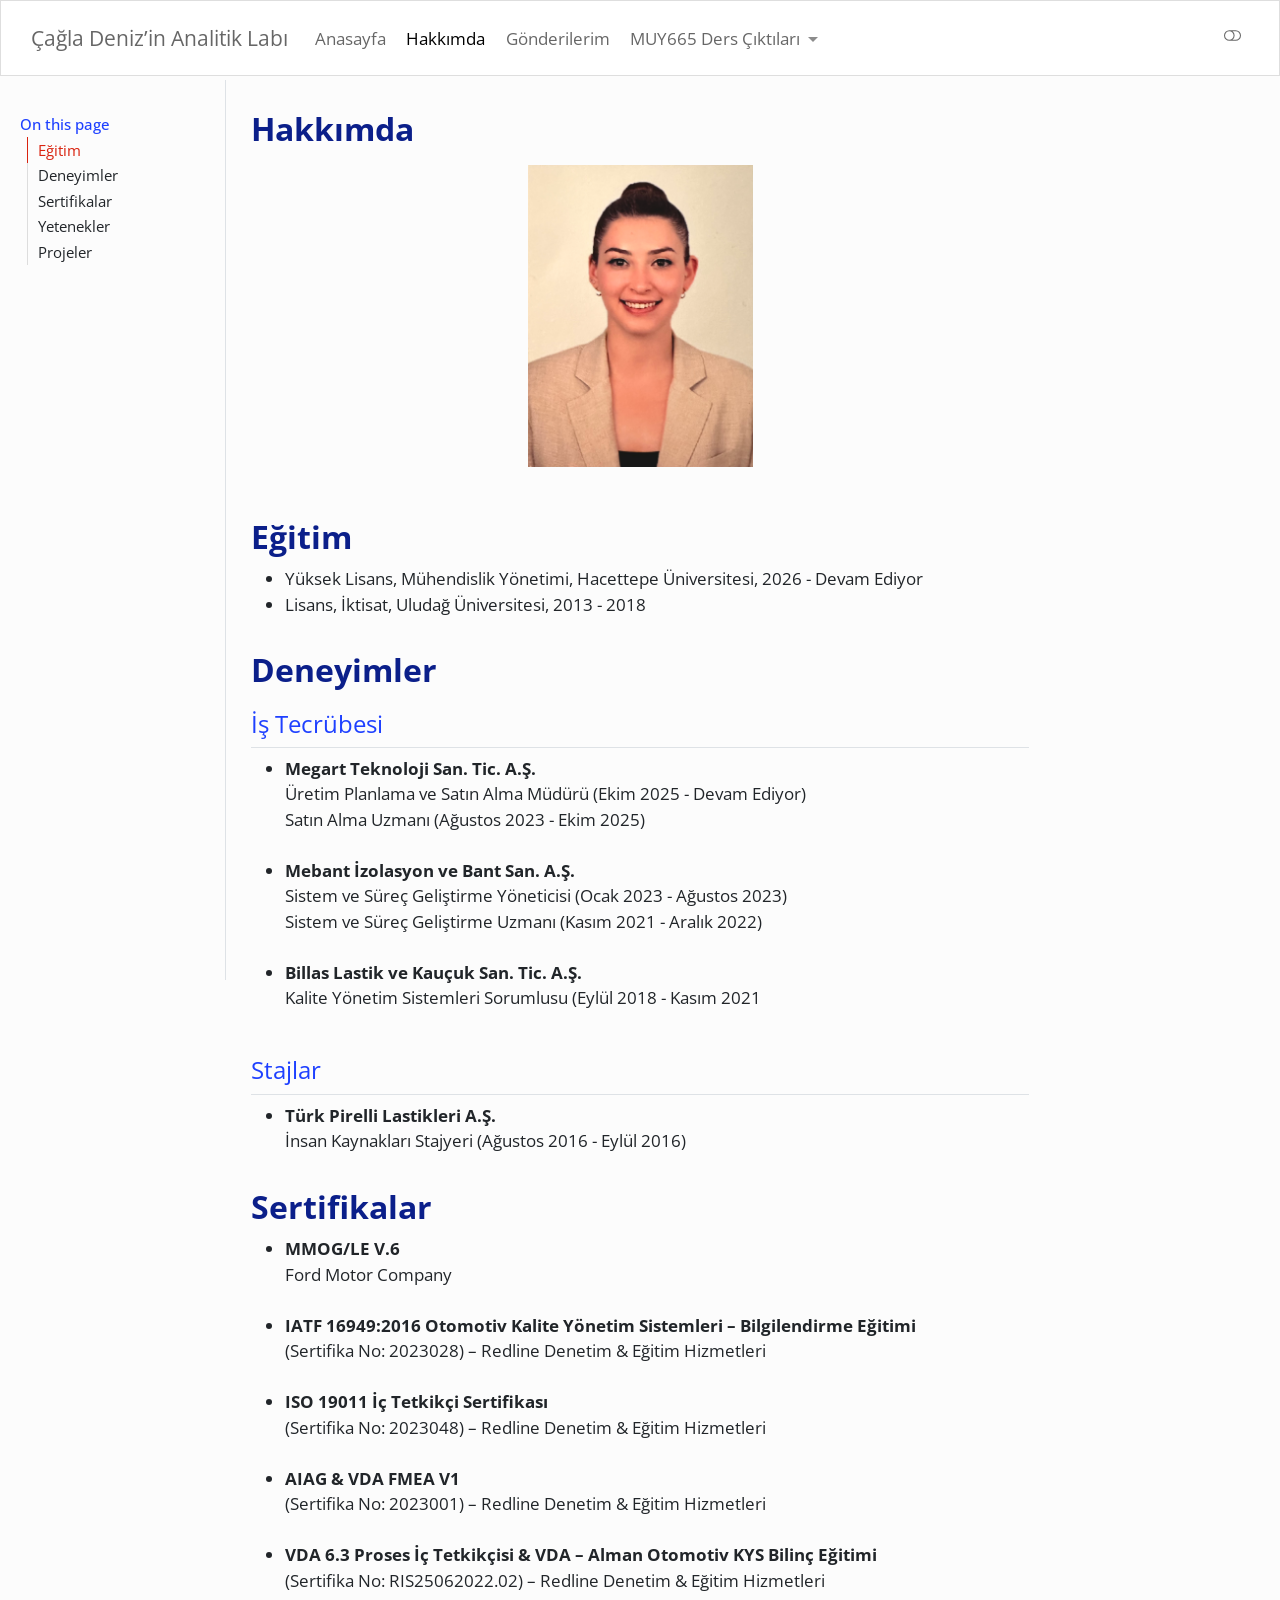
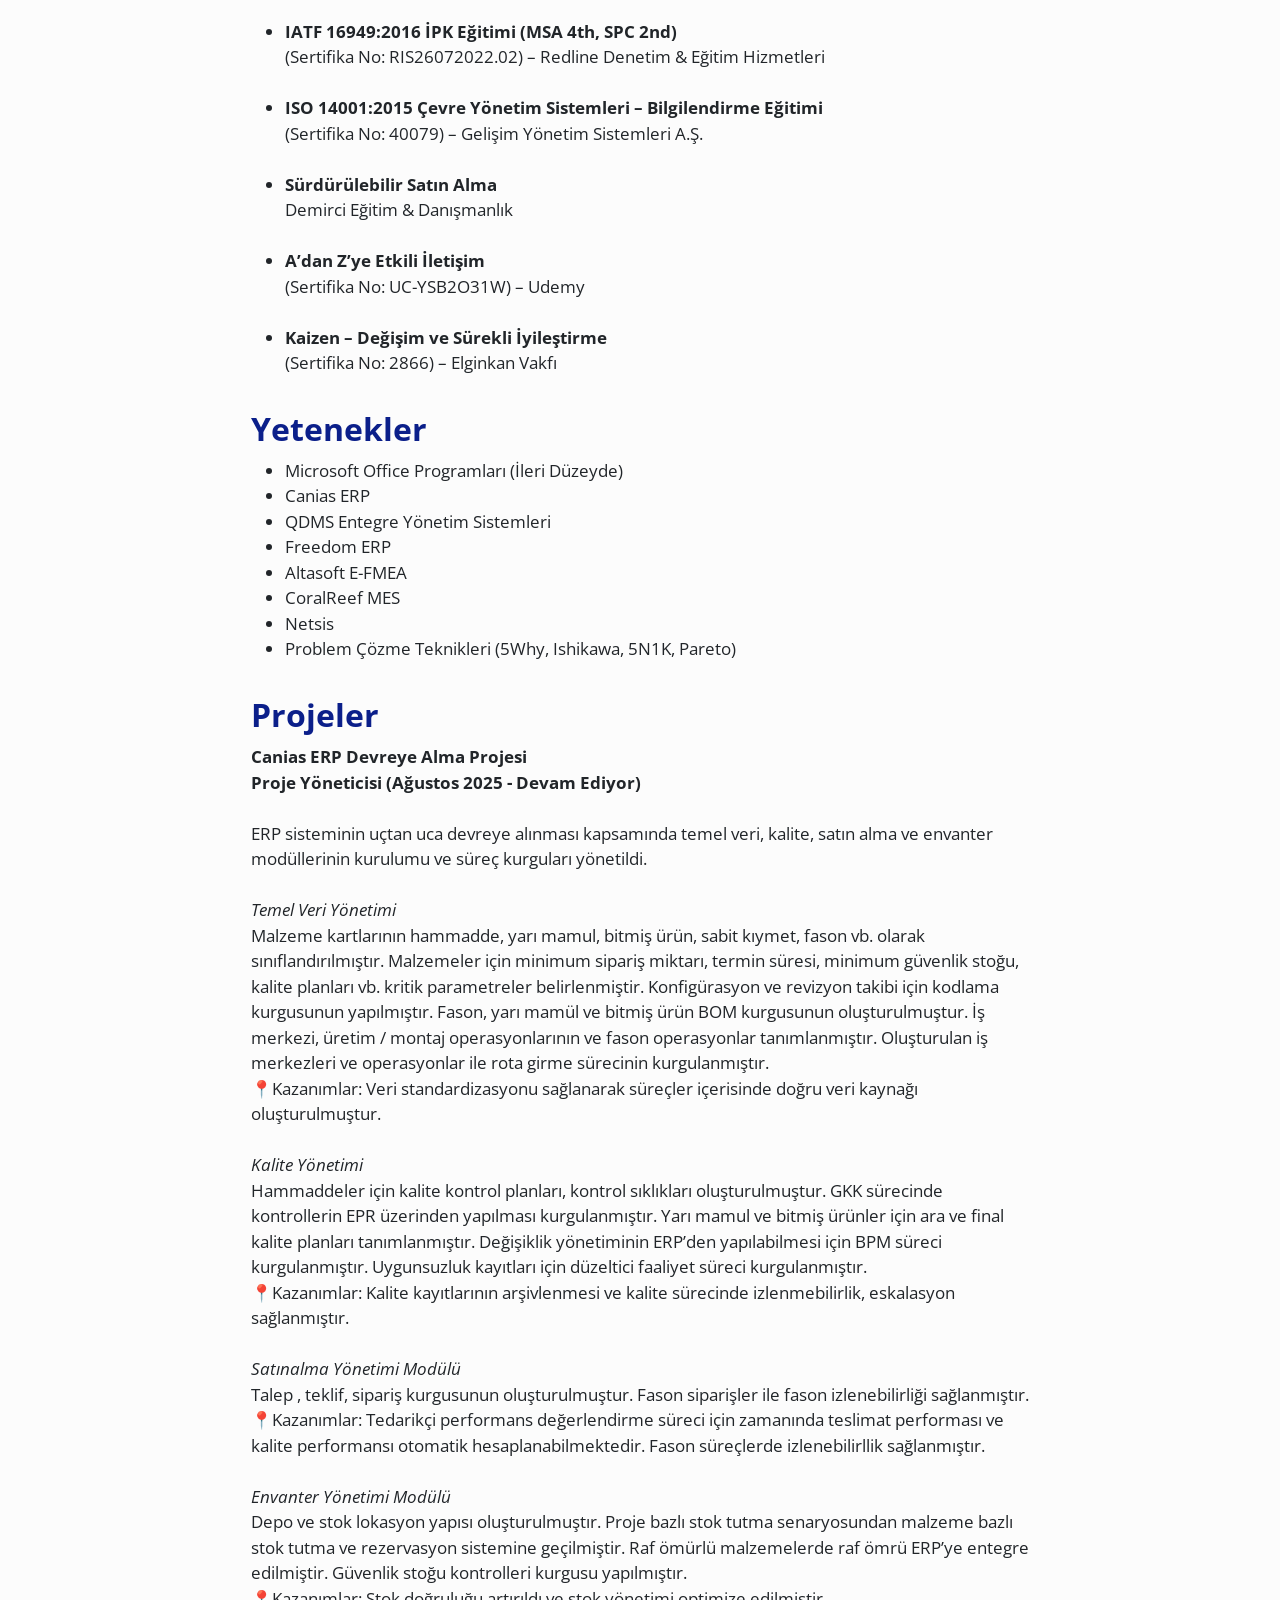
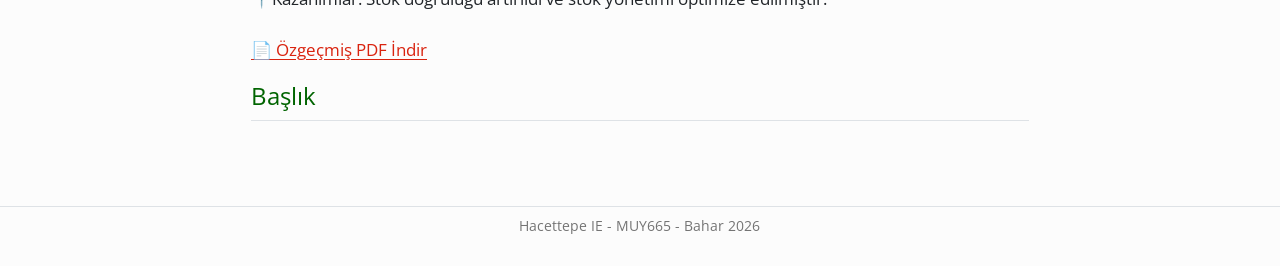
==== docs/about.html @ 36bf826f "Revize PDF Cv" ====
<!DOCTYPE html>
<html xmlns="http://www.w3.org/1999/xhtml" lang="en" xml:lang="en"><head>

<meta charset="utf-8">
<meta name="generator" content="quarto-1.8.27">

<meta name="viewport" content="width=device-width, initial-scale=1.0, user-scalable=yes">


<title>Hakkımda – Çağla Deniz’in Analitik Labı</title>
<style>
code{white-space: pre-wrap;}
span.smallcaps{font-variant: small-caps;}
div.columns{display: flex; gap: min(4vw, 1.5em);}
div.column{flex: auto; overflow-x: auto;}
div.hanging-indent{margin-left: 1.5em; text-indent: -1.5em;}
ul.task-list{list-style: none;}
ul.task-list li input[type="checkbox"] {
  width: 0.8em;
  margin: 0 0.8em 0.2em -1em; /* quarto-specific, see https://github.com/quarto-dev/quarto-cli/issues/4556 */ 
  vertical-align: middle;
}
</style>


<script src="site_libs/quarto-nav/quarto-nav.js"></script>
<script src="site_libs/quarto-nav/headroom.min.js"></script>
<script src="site_libs/clipboard/clipboard.min.js"></script>
<script src="site_libs/quarto-search/autocomplete.umd.js"></script>
<script src="site_libs/quarto-search/fuse.min.js"></script>
<script src="site_libs/quarto-search/quarto-search.js"></script>
<meta name="quarto:offset" content="./">
<script src="site_libs/quarto-html/quarto.js" type="module"></script>
<script src="site_libs/quarto-html/tabsets/tabsets.js" type="module"></script>
<script src="site_libs/quarto-html/axe/axe-check.js" type="module"></script>
<script src="site_libs/quarto-html/popper.min.js"></script>
<script src="site_libs/quarto-html/tippy.umd.min.js"></script>
<script src="site_libs/quarto-html/anchor.min.js"></script>
<link href="site_libs/quarto-html/tippy.css" rel="stylesheet">
<link href="site_libs/quarto-html/quarto-syntax-highlighting-ed96de9b727972fe78a7b5d16c58bf87.css" rel="stylesheet" class="quarto-color-scheme" id="quarto-text-highlighting-styles">
<link href="site_libs/quarto-html/quarto-syntax-highlighting-dark-4d9afe2b8d18ee9fa5d0d57b5ed4214d.css" rel="stylesheet" class="quarto-color-scheme quarto-color-alternate" id="quarto-text-highlighting-styles">
<link href="site_libs/quarto-html/quarto-syntax-highlighting-ed96de9b727972fe78a7b5d16c58bf87.css" rel="stylesheet" class="quarto-color-scheme-extra" id="quarto-text-highlighting-styles">
<script src="site_libs/bootstrap/bootstrap.min.js"></script>
<link href="site_libs/bootstrap/bootstrap-icons.css" rel="stylesheet">
<link href="site_libs/bootstrap/bootstrap-dc61dccf6db8fd9416e1204158b08c6a.min.css" rel="stylesheet" append-hash="true" class="quarto-color-scheme" id="quarto-bootstrap" data-mode="light">
<link href="site_libs/bootstrap/bootstrap-dark-521981a8940135a76b4a303cca0f53aa.min.css" rel="stylesheet" append-hash="true" class="quarto-color-scheme quarto-color-alternate" id="quarto-bootstrap" data-mode="dark">
<link href="site_libs/bootstrap/bootstrap-dc61dccf6db8fd9416e1204158b08c6a.min.css" rel="stylesheet" append-hash="true" class="quarto-color-scheme-extra" id="quarto-bootstrap" data-mode="light">
<script id="quarto-search-options" type="application/json">{
  "location": "navbar",
  "copy-button": false,
  "collapse-after": 3,
  "panel-placement": "end",
  "type": "overlay",
  "limit": 50,
  "keyboard-shortcut": [
    "f",
    "/",
    "s"
  ],
  "show-item-context": false,
  "language": {
    "search-no-results-text": "No results",
    "search-matching-documents-text": "matching documents",
    "search-copy-link-title": "Copy link to search",
    "search-hide-matches-text": "Hide additional matches",
    "search-more-match-text": "more match in this document",
    "search-more-matches-text": "more matches in this document",
    "search-clear-button-title": "Clear",
    "search-text-placeholder": "",
    "search-detached-cancel-button-title": "Cancel",
    "search-submit-button-title": "Submit",
    "search-label": "Search"
  }
}</script>


<link rel="stylesheet" href="styles.css">
</head>

<body class="docked nav-fixed quarto-light"><script id="quarto-html-before-body" type="application/javascript">
    const toggleBodyColorMode = (bsSheetEl) => {
      const mode = bsSheetEl.getAttribute("data-mode");
      const bodyEl = window.document.querySelector("body");
      if (mode === "dark") {
        bodyEl.classList.add("quarto-dark");
        bodyEl.classList.remove("quarto-light");
      } else {
        bodyEl.classList.add("quarto-light");
        bodyEl.classList.remove("quarto-dark");
      }
    }
    const toggleBodyColorPrimary = () => {
      const bsSheetEl = window.document.querySelector("link#quarto-bootstrap:not([rel=disabled-stylesheet])");
      if (bsSheetEl) {
        toggleBodyColorMode(bsSheetEl);
      }
    }
    const setColorSchemeToggle = (alternate) => {
      const toggles = window.document.querySelectorAll('.quarto-color-scheme-toggle');
      for (let i=0; i < toggles.length; i++) {
        const toggle = toggles[i];
        if (toggle) {
          if (alternate) {
            toggle.classList.add("alternate");
          } else {
            toggle.classList.remove("alternate");
          }
        }
      }
    };
    const toggleColorMode = (alternate) => {
      // Switch the stylesheets
      const primaryStylesheets = window.document.querySelectorAll('link.quarto-color-scheme:not(.quarto-color-alternate)');
      const alternateStylesheets = window.document.querySelectorAll('link.quarto-color-scheme.quarto-color-alternate');
      manageTransitions('#quarto-margin-sidebar .nav-link', false);
      if (alternate) {
        // note: dark is layered on light, we don't disable primary!
        enableStylesheet(alternateStylesheets);
        for (const sheetNode of alternateStylesheets) {
          if (sheetNode.id === "quarto-bootstrap") {
            toggleBodyColorMode(sheetNode);
          }
        }
      } else {
        disableStylesheet(alternateStylesheets);
        enableStylesheet(primaryStylesheets)
        toggleBodyColorPrimary();
      }
      manageTransitions('#quarto-margin-sidebar .nav-link', true);
      // Switch the toggles
      setColorSchemeToggle(alternate)
      // Hack to workaround the fact that safari doesn't
      // properly recolor the scrollbar when toggling (#1455)
      if (navigator.userAgent.indexOf('Safari') > 0 && navigator.userAgent.indexOf('Chrome') == -1) {
        manageTransitions("body", false);
        window.scrollTo(0, 1);
        setTimeout(() => {
          window.scrollTo(0, 0);
          manageTransitions("body", true);
        }, 40);
      }
    }
    const disableStylesheet = (stylesheets) => {
      for (let i=0; i < stylesheets.length; i++) {
        const stylesheet = stylesheets[i];
        stylesheet.rel = 'disabled-stylesheet';
      }
    }
    const enableStylesheet = (stylesheets) => {
      for (let i=0; i < stylesheets.length; i++) {
        const stylesheet = stylesheets[i];
        if(stylesheet.rel !== 'stylesheet') { // for Chrome, which will still FOUC without this check
          stylesheet.rel = 'stylesheet';
        }
      }
    }
    const manageTransitions = (selector, allowTransitions) => {
      const els = window.document.querySelectorAll(selector);
      for (let i=0; i < els.length; i++) {
        const el = els[i];
        if (allowTransitions) {
          el.classList.remove('notransition');
        } else {
          el.classList.add('notransition');
        }
      }
    }
    const isFileUrl = () => {
      return window.location.protocol === 'file:';
    }
    const hasAlternateSentinel = () => {
      let styleSentinel = getColorSchemeSentinel();
      if (styleSentinel !== null) {
        return styleSentinel === "alternate";
      } else {
        return false;
      }
    }
    const setStyleSentinel = (alternate) => {
      const value = alternate ? "alternate" : "default";
      if (!isFileUrl()) {
        window.localStorage.setItem("quarto-color-scheme", value);
      } else {
        localAlternateSentinel = value;
      }
    }
    const getColorSchemeSentinel = () => {
      if (!isFileUrl()) {
        const storageValue = window.localStorage.getItem("quarto-color-scheme");
        return storageValue != null ? storageValue : localAlternateSentinel;
      } else {
        return localAlternateSentinel;
      }
    }
    const toggleGiscusIfUsed = (isAlternate, darkModeDefault) => {
      const baseTheme = document.querySelector('#giscus-base-theme')?.value ?? 'light';
      const alternateTheme = document.querySelector('#giscus-alt-theme')?.value ?? 'dark';
      let newTheme = '';
      if(authorPrefersDark) {
        newTheme = isAlternate ? baseTheme : alternateTheme;
      } else {
        newTheme = isAlternate ? alternateTheme : baseTheme;
      }
      const changeGiscusTheme = () => {
        // From: https://github.com/giscus/giscus/issues/336
        const sendMessage = (message) => {
          const iframe = document.querySelector('iframe.giscus-frame');
          if (!iframe) return;
          iframe.contentWindow.postMessage({ giscus: message }, 'https://giscus.app');
        }
        sendMessage({
          setConfig: {
            theme: newTheme
          }
        });
      }
      const isGiscussLoaded = window.document.querySelector('iframe.giscus-frame') !== null;
      if (isGiscussLoaded) {
        changeGiscusTheme();
      }
    };
    const authorPrefersDark = false;
    const darkModeDefault = authorPrefersDark;
      document.querySelector('link#quarto-text-highlighting-styles.quarto-color-scheme-extra').rel = 'disabled-stylesheet';
      document.querySelector('link#quarto-bootstrap.quarto-color-scheme-extra').rel = 'disabled-stylesheet';
    let localAlternateSentinel = darkModeDefault ? 'alternate' : 'default';
    // Dark / light mode switch
    window.quartoToggleColorScheme = () => {
      // Read the current dark / light value
      let toAlternate = !hasAlternateSentinel();
      toggleColorMode(toAlternate);
      setStyleSentinel(toAlternate);
      toggleGiscusIfUsed(toAlternate, darkModeDefault);
      window.dispatchEvent(new Event('resize'));
    };
    // Switch to dark mode if need be
    if (hasAlternateSentinel()) {
      toggleColorMode(true);
    } else {
      toggleColorMode(false);
    }
  </script>

<div id="quarto-search-results"></div>
  <header id="quarto-header" class="headroom fixed-top">
    <nav class="navbar navbar-expand-lg " data-bs-theme="dark">
      <div class="navbar-container container-fluid">
      <div class="navbar-brand-container mx-auto">
    <a class="navbar-brand" href="./index.html">
    <span class="navbar-title">Çağla Deniz’in Analitik Labı</span>
    </a>
  </div>
            <div id="quarto-search" class="" title="Search"></div>
          <button class="navbar-toggler" type="button" data-bs-toggle="collapse" data-bs-target="#navbarCollapse" aria-controls="navbarCollapse" role="menu" aria-expanded="false" aria-label="Toggle navigation" onclick="if (window.quartoToggleHeadroom) { window.quartoToggleHeadroom(); }">
  <span class="navbar-toggler-icon"></span>
</button>
          <div class="collapse navbar-collapse" id="navbarCollapse">
            <ul class="navbar-nav navbar-nav-scroll me-auto">
  <li class="nav-item">
    <a class="nav-link" href="./index.html"> 
<span class="menu-text">Anasayfa</span></a>
  </li>  
  <li class="nav-item">
    <a class="nav-link active" href="./about.html" aria-current="page"> 
<span class="menu-text">Hakkımda</span></a>
  </li>  
  <li class="nav-item">
    <a class="nav-link" href="./posts.html"> 
<span class="menu-text">Gönderilerim</span></a>
  </li>  
  <li class="nav-item dropdown ">
    <a class="nav-link dropdown-toggle" href="#" id="nav-menu-muy665-ders-çıktıları" role="link" data-bs-toggle="dropdown" aria-expanded="false">
 <span class="menu-text">MUY665 Ders Çıktıları</span>
    </a>
    <ul class="dropdown-menu" aria-labelledby="nav-menu-muy665-ders-çıktıları">    
        <li>
    <a class="dropdown-item" href="./portfolyo.html">
 <span class="dropdown-text">Ödevler</span></a>
  </li>  
        <li>
    <a class="dropdown-item" href="./project.qmd">
 <span class="dropdown-text">Proje</span></a>
  </li>  
    </ul>
  </li>
</ul>
          </div> <!-- /navcollapse -->
            <div class="quarto-navbar-tools tools-wide">
    <a href="https://twitter.com" title="" class="quarto-navigation-tool px-1" aria-label=""><i class="bi bi-github"></i></a>
    <a href="https://twitter.com" title="" class="quarto-navigation-tool px-1" aria-label=""><i class="bi bi-twitter"></i></a>
    <a href="https://linkedin.com/in/çağla-deniz-yiğin-93b966152" title="" class="quarto-navigation-tool px-1" aria-label=""><i class="bi bi-linkedin"></i></a>
  <a href="" class="quarto-color-scheme-toggle quarto-navigation-tool  px-1" onclick="window.quartoToggleColorScheme(); return false;" title="Toggle dark mode"><i class="bi"></i></a>
</div>
      </div> <!-- /container-fluid -->
    </nav>
</header>
<!-- content -->
<div id="quarto-content" class="quarto-container page-columns page-rows-contents page-layout-article page-navbar">
<!-- sidebar -->
  <nav id="quarto-sidebar" class="sidebar collapse collapse-horizontal quarto-sidebar-collapse-item sidebar-navigation docked overflow-auto">
    <nav id="TOC" role="doc-toc" class="toc-active">
    <h2 id="toc-title">On this page</h2>
   
  <ul>
  <li><a href="#eğitim" id="toc-eğitim" class="nav-link active" data-scroll-target="#eğitim">Eğitim</a></li>
  <li><a href="#deneyimler" id="toc-deneyimler" class="nav-link" data-scroll-target="#deneyimler">Deneyimler</a>
  <ul class="collapse">
  <li><a href="#iş-tecrübesi" id="toc-iş-tecrübesi" class="nav-link" data-scroll-target="#iş-tecrübesi">İş Tecrübesi</a></li>
  <li><a href="#stajlar" id="toc-stajlar" class="nav-link" data-scroll-target="#stajlar">Stajlar</a></li>
  </ul></li>
  <li><a href="#sertifikalar" id="toc-sertifikalar" class="nav-link" data-scroll-target="#sertifikalar">Sertifikalar</a></li>
  <li><a href="#yetenekler" id="toc-yetenekler" class="nav-link" data-scroll-target="#yetenekler">Yetenekler</a></li>
  <li><a href="#projeler" id="toc-projeler" class="nav-link" data-scroll-target="#projeler">Projeler</a></li>
  </ul>
</nav>
</nav>
<div id="quarto-sidebar-glass" class="quarto-sidebar-collapse-item" data-bs-toggle="collapse" data-bs-target=".quarto-sidebar-collapse-item"></div>
<!-- margin-sidebar -->
    <div id="quarto-margin-sidebar" class="sidebar margin-sidebar zindex-bottom">
    </div>
<!-- main -->
<main class="content" id="quarto-document-content">


<header id="title-block-header" class="quarto-title-block default">
<div class="quarto-title">
<h1 class="title">Hakkımda</h1>
</div>



<div class="quarto-title-meta">

    
  
    
  </div>
  


</header>


<div class="quarto-figure quarto-figure-center">
<figure class="figure">
<p><img src="images/IMG_6584.jpg" class="img-fluid quarto-figure quarto-figure-center figure-img" width="225"></p>
</figure>
</div>
<section id="eğitim" class="level1">
<h1>Eğitim</h1>
<ul>
<li>Yüksek Lisans, Mühendislik Yönetimi, Hacettepe Üniversitesi, 2026 - Devam Ediyor</li>
<li>Lisans, İktisat, Uludağ Üniversitesi, 2013 - 2018</li>
</ul>
</section>
<section id="deneyimler" class="level1">
<h1>Deneyimler</h1>
<section id="iş-tecrübesi" class="level2">
<h2 class="anchored" data-anchor-id="iş-tecrübesi">İş Tecrübesi</h2>
<ul>
<li><p><strong>Megart Teknoloji San. Tic. A.Ş.</strong></p>
<p>Üretim Planlama ve Satın Alma Müdürü (Ekim 2025 - Devam Ediyor)<br>Satın Alma Uzmanı (Ağustos 2023 - Ekim 2025)</p>
<p><br></p></li>
<li><p><strong>Mebant İzolasyon ve Bant San. A.Ş.</strong></p>
<p>Sistem ve Süreç Geliştirme Yöneticisi (Ocak 2023 - Ağustos 2023)<br>Sistem ve Süreç Geliştirme Uzmanı (Kasım 2021 - Aralık 2022)</p>
<p><br></p></li>
<li><p><strong>Billas Lastik ve Kauçuk San. Tic. A.Ş.</strong></p>
<p>Kalite Yönetim Sistemleri Sorumlusu (Eylül 2018 - Kasım 2021</p>
<p><br></p></li>
</ul>
</section>
<section id="stajlar" class="level2">
<h2 class="anchored" data-anchor-id="stajlar">Stajlar</h2>
<ul>
<li><p><strong>Türk Pirelli Lastikleri A.Ş.</strong></p>
<p>İnsan Kaynakları Stajyeri (Ağustos 2016 - Eylül 2016)</p></li>
</ul>
</section>
</section>
<section id="sertifikalar" class="level1">
<h1>Sertifikalar</h1>
<ul>
<li><p><strong>MMOG/LE V.6</strong><br> Ford Motor Company</p>
<p><br></p></li>
<li><p><strong>IATF 16949:2016 Otomotiv Kalite Yönetim Sistemleri – Bilgilendirme Eğitimi</strong><br> (Sertifika No: 2023028) – Redline Denetim &amp; Eğitim Hizmetleri</p>
<p><br></p></li>
<li><p><strong>ISO 19011 İç Tetkikçi Sertifikası</strong><br> (Sertifika No: 2023048) – Redline Denetim &amp; Eğitim Hizmetleri</p>
<p><br></p></li>
<li><p><strong>AIAG &amp; VDA FMEA V1</strong><br> (Sertifika No: 2023001) – Redline Denetim &amp; Eğitim Hizmetleri</p>
<p><br></p></li>
<li><p><strong>VDA 6.3 Proses İç Tetkikçisi &amp; VDA – Alman Otomotiv KYS Bilinç Eğitimi</strong><br> (Sertifika No: RIS25062022.02) – Redline Denetim &amp; Eğitim Hizmetleri</p>
<p><br></p></li>
<li><p><strong>IATF 16949:2016 İPK Eğitimi (MSA 4th, SPC 2nd)</strong><br> (Sertifika No: RIS26072022.02) – Redline Denetim &amp; Eğitim Hizmetleri</p>
<p><br></p></li>
<li><p><strong>ISO 14001:2015 Çevre Yönetim Sistemleri – Bilgilendirme Eğitimi</strong><br> (Sertifika No: 40079) – Gelişim Yönetim Sistemleri A.Ş.</p>
<p><br></p></li>
<li><p><strong>Sürdürülebilir Satın Alma</strong><br>Demirci Eğitim &amp; Danışmanlık</p>
<p><br></p></li>
<li><p><strong>A’dan Z’ye Etkili İletişim</strong><br> (Sertifika No: UC-YSB2O31W) – Udemy</p>
<p><br></p></li>
<li><p><strong>Kaizen – Değişim ve Sürekli İyileştirme</strong><br> (Sertifika No: 2866) – Elginkan Vakfı</p></li>
</ul>
</section>
<section id="yetenekler" class="level1">
<h1>Yetenekler</h1>
<ul>
<li>Microsoft Office Programları (İleri Düzeyde)</li>
<li>Canias ERP</li>
<li>QDMS Entegre Yönetim Sistemleri</li>
<li>Freedom ERP</li>
<li>Altasoft E-FMEA</li>
<li>CoralReef MES</li>
<li>Netsis</li>
<li>Problem Çözme Teknikleri (5Why, Ishikawa, 5N1K, Pareto)</li>
</ul>
</section>
<section id="projeler" class="level1">
<h1>Projeler</h1>
<p><strong>Canias ERP Devreye Alma Projesi</strong><br></p>
<p><strong>Proje Yöneticisi (Ağustos 2025 - Devam Ediyor)</strong></p>
<p><br></p>
<p>ERP sisteminin uçtan uca devreye alınması kapsamında temel veri, kalite, satın alma ve envanter modüllerinin kurulumu ve süreç kurguları yönetildi.</p>
<p><br></p>
<p><em>Temel Veri Yönetimi</em><br></p>
<p>Malzeme kartlarının hammadde, yarı mamul, bitmiş ürün, sabit kıymet, fason vb. olarak sınıflandırılmıştır. Malzemeler için minimum sipariş miktarı, termin süresi, minimum güvenlik stoğu, kalite planları vb. kritik parametreler belirlenmiştir. Konfigürasyon ve revizyon takibi için kodlama kurgusunun yapılmıştır. Fason, yarı mamül ve bitmiş ürün BOM kurgusunun oluşturulmuştur. İş merkezi, üretim / montaj operasyonlarının ve fason operasyonlar tanımlanmıştır. Oluşturulan iş merkezleri ve operasyonlar ile rota girme sürecinin kurgulanmıştır. <br></p>
<p>📍Kazanımlar: Veri standardizasyonu sağlanarak süreçler içerisinde doğru veri kaynağı oluşturulmuştur.</p>
<p><br></p>
<p><em>Kalite Yönetimi</em><br></p>
<p>Hammaddeler için kalite kontrol planları, kontrol sıklıkları oluşturulmuştur. GKK sürecinde kontrollerin EPR üzerinden yapılması kurgulanmıştır. Yarı mamul ve bitmiş ürünler için ara ve final kalite planları tanımlanmıştır. Değişiklik yönetiminin ERP’den yapılabilmesi için BPM süreci kurgulanmıştır. Uygunsuzluk kayıtları için düzeltici faaliyet süreci kurgulanmıştır.</p>
<p>📍Kazanımlar: Kalite kayıtlarının arşivlenmesi ve kalite sürecinde izlenmebilirlik, eskalasyon sağlanmıştır.</p>
<p><br></p>
<p><em>Satınalma Yönetimi Modülü</em><br></p>
<p>Talep , teklif, sipariş kurgusunun oluşturulmuştur. Fason siparişler ile fason izlenebilirliği sağlanmıştır.<br></p>
<p>📍Kazanımlar: Tedarikçi performans değerlendirme süreci için zamanında teslimat performası ve kalite performansı otomatik hesaplanabilmektedir. Fason süreçlerde izlenebilirllik sağlanmıştır.</p>
<p><br></p>
<p><em>Envanter Yönetimi Modülü</em><br></p>
<p>Depo ve stok lokasyon yapısı oluşturulmuştır. Proje bazlı stok tutma senaryosundan malzeme bazlı stok tutma ve rezervasyon sistemine geçilmiştir. Raf ömürlü malzemelerde raf ömrü ERP’ye entegre edilmiştir. Güvenlik stoğu kontrolleri kurgusu yapılmıştır.</p>
<p>📍Kazanımlar: Stok doğruluğu artırıldı ve stok yönetimi optimize edilmiştir.</p>
<p><br></p>
<p><a href="CDY_Ozgecmis.pdf">📄 Özgeçmiş PDF İndir</a></p>
<h2 style="color:darkgreen;" class="anchored" data-anchor-id="projeler">
<p>Başlık</p>
</h2>


</section>

<a onclick="window.scrollTo(0, 0); return false;" role="button" id="quarto-back-to-top"><i class="bi bi-arrow-up"></i> Back to top</a></main> <!-- /main -->
<script id="quarto-html-after-body" type="application/javascript">
  window.document.addEventListener("DOMContentLoaded", function (event) {
    // Ensure there is a toggle, if there isn't float one in the top right
    if (window.document.querySelector('.quarto-color-scheme-toggle') === null) {
      const a = window.document.createElement('a');
      a.classList.add('top-right');
      a.classList.add('quarto-color-scheme-toggle');
      a.href = "";
      a.onclick = function() { try { window.quartoToggleColorScheme(); } catch {} return false; };
      const i = window.document.createElement("i");
      i.classList.add('bi');
      a.appendChild(i);
      window.document.body.appendChild(a);
    }
    setColorSchemeToggle(hasAlternateSentinel())
    const icon = "";
    const anchorJS = new window.AnchorJS();
    anchorJS.options = {
      placement: 'right',
      icon: icon
    };
    anchorJS.add('.anchored');
    const isCodeAnnotation = (el) => {
      for (const clz of el.classList) {
        if (clz.startsWith('code-annotation-')) {                     
          return true;
        }
      }
      return false;
    }
    const onCopySuccess = function(e) {
      // button target
      const button = e.trigger;
      // don't keep focus
      button.blur();
      // flash "checked"
      button.classList.add('code-copy-button-checked');
      var currentTitle = button.getAttribute("title");
      button.setAttribute("title", "Copied!");
      let tooltip;
      if (window.bootstrap) {
        button.setAttribute("data-bs-toggle", "tooltip");
        button.setAttribute("data-bs-placement", "left");
        button.setAttribute("data-bs-title", "Copied!");
        tooltip = new bootstrap.Tooltip(button, 
          { trigger: "manual", 
            customClass: "code-copy-button-tooltip",
            offset: [0, -8]});
        tooltip.show();    
      }
      setTimeout(function() {
        if (tooltip) {
          tooltip.hide();
          button.removeAttribute("data-bs-title");
          button.removeAttribute("data-bs-toggle");
          button.removeAttribute("data-bs-placement");
        }
        button.setAttribute("title", currentTitle);
        button.classList.remove('code-copy-button-checked');
      }, 1000);
      // clear code selection
      e.clearSelection();
    }
    const getTextToCopy = function(trigger) {
      const outerScaffold = trigger.parentElement.cloneNode(true);
      const codeEl = outerScaffold.querySelector('code');
      for (const childEl of codeEl.children) {
        if (isCodeAnnotation(childEl)) {
          childEl.remove();
        }
      }
      return codeEl.innerText;
    }
    const clipboard = new window.ClipboardJS('.code-copy-button:not([data-in-quarto-modal])', {
      text: getTextToCopy
    });
    clipboard.on('success', onCopySuccess);
    if (window.document.getElementById('quarto-embedded-source-code-modal')) {
      const clipboardModal = new window.ClipboardJS('.code-copy-button[data-in-quarto-modal]', {
        text: getTextToCopy,
        container: window.document.getElementById('quarto-embedded-source-code-modal')
      });
      clipboardModal.on('success', onCopySuccess);
    }
      var localhostRegex = new RegExp(/^(?:http|https):\/\/localhost\:?[0-9]*\//);
      var mailtoRegex = new RegExp(/^mailto:/);
        var filterRegex = new RegExp('/' + window.location.host + '/');
      var isInternal = (href) => {
          return filterRegex.test(href) || localhostRegex.test(href) || mailtoRegex.test(href);
      }
      // Inspect non-navigation links and adorn them if external
     var links = window.document.querySelectorAll('a[href]:not(.nav-link):not(.navbar-brand):not(.toc-action):not(.sidebar-link):not(.sidebar-item-toggle):not(.pagination-link):not(.no-external):not([aria-hidden]):not(.dropdown-item):not(.quarto-navigation-tool):not(.about-link)');
      for (var i=0; i<links.length; i++) {
        const link = links[i];
        if (!isInternal(link.href)) {
          // undo the damage that might have been done by quarto-nav.js in the case of
          // links that we want to consider external
          if (link.dataset.originalHref !== undefined) {
            link.href = link.dataset.originalHref;
          }
        }
      }
    function tippyHover(el, contentFn, onTriggerFn, onUntriggerFn) {
      const config = {
        allowHTML: true,
        maxWidth: 500,
        delay: 100,
        arrow: false,
        appendTo: function(el) {
            return el.parentElement;
        },
        interactive: true,
        interactiveBorder: 10,
        theme: 'quarto',
        placement: 'bottom-start',
      };
      if (contentFn) {
        config.content = contentFn;
      }
      if (onTriggerFn) {
        config.onTrigger = onTriggerFn;
      }
      if (onUntriggerFn) {
        config.onUntrigger = onUntriggerFn;
      }
      window.tippy(el, config); 
    }
    const noterefs = window.document.querySelectorAll('a[role="doc-noteref"]');
    for (var i=0; i<noterefs.length; i++) {
      const ref = noterefs[i];
      tippyHover(ref, function() {
        // use id or data attribute instead here
        let href = ref.getAttribute('data-footnote-href') || ref.getAttribute('href');
        try { href = new URL(href).hash; } catch {}
        const id = href.replace(/^#\/?/, "");
        const note = window.document.getElementById(id);
        if (note) {
          return note.innerHTML;
        } else {
          return "";
        }
      });
    }
    const xrefs = window.document.querySelectorAll('a.quarto-xref');
    const processXRef = (id, note) => {
      // Strip column container classes
      const stripColumnClz = (el) => {
        el.classList.remove("page-full", "page-columns");
        if (el.children) {
          for (const child of el.children) {
            stripColumnClz(child);
          }
        }
      }
      stripColumnClz(note)
      if (id === null || id.startsWith('sec-')) {
        // Special case sections, only their first couple elements
        const container = document.createElement("div");
        if (note.children && note.children.length > 2) {
          container.appendChild(note.children[0].cloneNode(true));
          for (let i = 1; i < note.children.length; i++) {
            const child = note.children[i];
            if (child.tagName === "P" && child.innerText === "") {
              continue;
            } else {
              container.appendChild(child.cloneNode(true));
              break;
            }
          }
          if (window.Quarto?.typesetMath) {
            window.Quarto.typesetMath(container);
          }
          return container.innerHTML
        } else {
          if (window.Quarto?.typesetMath) {
            window.Quarto.typesetMath(note);
          }
          return note.innerHTML;
        }
      } else {
        // Remove any anchor links if they are present
        const anchorLink = note.querySelector('a.anchorjs-link');
        if (anchorLink) {
          anchorLink.remove();
        }
        if (window.Quarto?.typesetMath) {
          window.Quarto.typesetMath(note);
        }
        if (note.classList.contains("callout")) {
          return note.outerHTML;
        } else {
          return note.innerHTML;
        }
      }
    }
    for (var i=0; i<xrefs.length; i++) {
      const xref = xrefs[i];
      tippyHover(xref, undefined, function(instance) {
        instance.disable();
        let url = xref.getAttribute('href');
        let hash = undefined; 
        if (url.startsWith('#')) {
          hash = url;
        } else {
          try { hash = new URL(url).hash; } catch {}
        }
        if (hash) {
          const id = hash.replace(/^#\/?/, "");
          const note = window.document.getElementById(id);
          if (note !== null) {
            try {
              const html = processXRef(id, note.cloneNode(true));
              instance.setContent(html);
            } finally {
              instance.enable();
              instance.show();
            }
          } else {
            // See if we can fetch this
            fetch(url.split('#')[0])
            .then(res => res.text())
            .then(html => {
              const parser = new DOMParser();
              const htmlDoc = parser.parseFromString(html, "text/html");
              const note = htmlDoc.getElementById(id);
              if (note !== null) {
                const html = processXRef(id, note);
                instance.setContent(html);
              } 
            }).finally(() => {
              instance.enable();
              instance.show();
            });
          }
        } else {
          // See if we can fetch a full url (with no hash to target)
          // This is a special case and we should probably do some content thinning / targeting
          fetch(url)
          .then(res => res.text())
          .then(html => {
            const parser = new DOMParser();
            const htmlDoc = parser.parseFromString(html, "text/html");
            const note = htmlDoc.querySelector('main.content');
            if (note !== null) {
              // This should only happen for chapter cross references
              // (since there is no id in the URL)
              // remove the first header
              if (note.children.length > 0 && note.children[0].tagName === "HEADER") {
                note.children[0].remove();
              }
              const html = processXRef(null, note);
              instance.setContent(html);
            } 
          }).finally(() => {
            instance.enable();
            instance.show();
          });
        }
      }, function(instance) {
      });
    }
        let selectedAnnoteEl;
        const selectorForAnnotation = ( cell, annotation) => {
          let cellAttr = 'data-code-cell="' + cell + '"';
          let lineAttr = 'data-code-annotation="' +  annotation + '"';
          const selector = 'span[' + cellAttr + '][' + lineAttr + ']';
          return selector;
        }
        const selectCodeLines = (annoteEl) => {
          const doc = window.document;
          const targetCell = annoteEl.getAttribute("data-target-cell");
          const targetAnnotation = annoteEl.getAttribute("data-target-annotation");
          const annoteSpan = window.document.querySelector(selectorForAnnotation(targetCell, targetAnnotation));
          const lines = annoteSpan.getAttribute("data-code-lines").split(",");
          const lineIds = lines.map((line) => {
            return targetCell + "-" + line;
          })
          let top = null;
          let height = null;
          let parent = null;
          if (lineIds.length > 0) {
              //compute the position of the single el (top and bottom and make a div)
              const el = window.document.getElementById(lineIds[0]);
              top = el.offsetTop;
              height = el.offsetHeight;
              parent = el.parentElement.parentElement;
            if (lineIds.length > 1) {
              const lastEl = window.document.getElementById(lineIds[lineIds.length - 1]);
              const bottom = lastEl.offsetTop + lastEl.offsetHeight;
              height = bottom - top;
            }
            if (top !== null && height !== null && parent !== null) {
              // cook up a div (if necessary) and position it 
              let div = window.document.getElementById("code-annotation-line-highlight");
              if (div === null) {
                div = window.document.createElement("div");
                div.setAttribute("id", "code-annotation-line-highlight");
                div.style.position = 'absolute';
                parent.appendChild(div);
              }
              div.style.top = top - 2 + "px";
              div.style.height = height + 4 + "px";
              div.style.left = 0;
              let gutterDiv = window.document.getElementById("code-annotation-line-highlight-gutter");
              if (gutterDiv === null) {
                gutterDiv = window.document.createElement("div");
                gutterDiv.setAttribute("id", "code-annotation-line-highlight-gutter");
                gutterDiv.style.position = 'absolute';
                const codeCell = window.document.getElementById(targetCell);
                const gutter = codeCell.querySelector('.code-annotation-gutter');
                gutter.appendChild(gutterDiv);
              }
              gutterDiv.style.top = top - 2 + "px";
              gutterDiv.style.height = height + 4 + "px";
            }
            selectedAnnoteEl = annoteEl;
          }
        };
        const unselectCodeLines = () => {
          const elementsIds = ["code-annotation-line-highlight", "code-annotation-line-highlight-gutter"];
          elementsIds.forEach((elId) => {
            const div = window.document.getElementById(elId);
            if (div) {
              div.remove();
            }
          });
          selectedAnnoteEl = undefined;
        };
          // Handle positioning of the toggle
      window.addEventListener(
        "resize",
        throttle(() => {
          elRect = undefined;
          if (selectedAnnoteEl) {
            selectCodeLines(selectedAnnoteEl);
          }
        }, 10)
      );
      function throttle(fn, ms) {
      let throttle = false;
      let timer;
        return (...args) => {
          if(!throttle) { // first call gets through
              fn.apply(this, args);
              throttle = true;
          } else { // all the others get throttled
              if(timer) clearTimeout(timer); // cancel #2
              timer = setTimeout(() => {
                fn.apply(this, args);
                timer = throttle = false;
              }, ms);
          }
        };
      }
        // Attach click handler to the DT
        const annoteDls = window.document.querySelectorAll('dt[data-target-cell]');
        for (const annoteDlNode of annoteDls) {
          annoteDlNode.addEventListener('click', (event) => {
            const clickedEl = event.target;
            if (clickedEl !== selectedAnnoteEl) {
              unselectCodeLines();
              const activeEl = window.document.querySelector('dt[data-target-cell].code-annotation-active');
              if (activeEl) {
                activeEl.classList.remove('code-annotation-active');
              }
              selectCodeLines(clickedEl);
              clickedEl.classList.add('code-annotation-active');
            } else {
              // Unselect the line
              unselectCodeLines();
              clickedEl.classList.remove('code-annotation-active');
            }
          });
        }
    const findCites = (el) => {
      const parentEl = el.parentElement;
      if (parentEl) {
        const cites = parentEl.dataset.cites;
        if (cites) {
          return {
            el,
            cites: cites.split(' ')
          };
        } else {
          return findCites(el.parentElement)
        }
      } else {
        return undefined;
      }
    };
    var bibliorefs = window.document.querySelectorAll('a[role="doc-biblioref"]');
    for (var i=0; i<bibliorefs.length; i++) {
      const ref = bibliorefs[i];
      const citeInfo = findCites(ref);
      if (citeInfo) {
        tippyHover(citeInfo.el, function() {
          var popup = window.document.createElement('div');
          citeInfo.cites.forEach(function(cite) {
            var citeDiv = window.document.createElement('div');
            citeDiv.classList.add('hanging-indent');
            citeDiv.classList.add('csl-entry');
            var biblioDiv = window.document.getElementById('ref-' + cite);
            if (biblioDiv) {
              citeDiv.innerHTML = biblioDiv.innerHTML;
            }
            popup.appendChild(citeDiv);
          });
          return popup.innerHTML;
        });
      }
    }
  });
  </script>
</div> <!-- /content -->
<footer class="footer">
  <div class="nav-footer">
    <div class="nav-footer-left">
      &nbsp;
    </div>   
    <div class="nav-footer-center">
<p>Hacettepe IE - MUY665 - Bahar 2026</p>
</div>
    <div class="nav-footer-right">
      &nbsp;
    </div>
  </div>
</footer>




</body></html>
---- docs/site_libs/quarto-html/quarto-syntax-highlighting-ed96de9b727972fe78a7b5d16c58bf87.css ----
/* quarto syntax highlight colors */
:root {
  --quarto-hl-ot-color: #003B4F;
  --quarto-hl-at-color: #657422;
  --quarto-hl-ss-color: #20794D;
  --quarto-hl-an-color: #5E5E5E;
  --quarto-hl-fu-color: #4758AB;
  --quarto-hl-st-color: #20794D;
  --quarto-hl-cf-color: #003B4F;
  --quarto-hl-op-color: #5E5E5E;
  --quarto-hl-er-color: #AD0000;
  --quarto-hl-bn-color: #AD0000;
  --quarto-hl-al-color: #AD0000;
  --quarto-hl-va-color: #111111;
  --quarto-hl-bu-color: inherit;
  --quarto-hl-ex-color: inherit;
  --quarto-hl-pp-color: #AD0000;
  --quarto-hl-in-color: #5E5E5E;
  --quarto-hl-vs-color: #20794D;
  --quarto-hl-wa-color: #5E5E5E;
  --quarto-hl-do-color: #5E5E5E;
  --quarto-hl-im-color: #00769E;
  --quarto-hl-ch-color: #20794D;
  --quarto-hl-dt-color: #AD0000;
  --quarto-hl-fl-color: #AD0000;
  --quarto-hl-co-color: #5E5E5E;
  --quarto-hl-cv-color: #5E5E5E;
  --quarto-hl-cn-color: #8f5902;
  --quarto-hl-sc-color: #5E5E5E;
  --quarto-hl-dv-color: #AD0000;
  --quarto-hl-kw-color: #003B4F;
}

/* other quarto variables */
:root {
  --quarto-font-monospace: SFMono-Regular, Menlo, Monaco, Consolas, "Liberation Mono", "Courier New", monospace;
}

/* syntax highlight based on Pandoc's rules */
pre > code.sourceCode > span {
  color: #003B4F;
}

code.sourceCode > span {
  color: #003B4F;
}

div.sourceCode,
div.sourceCode pre.sourceCode {
  color: #003B4F;
}

/* Normal */
code span {
  color: #003B4F;
}

/* Alert */
code span.al {
  color: #AD0000;
  font-style: inherit;
}

/* Annotation */
code span.an {
  color: #5E5E5E;
  font-style: inherit;
}

/* Attribute */
code span.at {
  color: #657422;
  font-style: inherit;
}

/* BaseN */
code span.bn {
  color: #AD0000;
  font-style: inherit;
}

/* BuiltIn */
code span.bu {
  font-style: inherit;
}

/* ControlFlow */
code span.cf {
  color: #003B4F;
  font-weight: bold;
  font-style: inherit;
}

/* Char */
code span.ch {
  color: #20794D;
  font-style: inherit;
}

/* Constant */
code span.cn {
  color: #8f5902;
  font-style: inherit;
}

/* Comment */
code span.co {
  color: #5E5E5E;
  font-style: inherit;
}

/* CommentVar */
code span.cv {
  color: #5E5E5E;
  font-style: italic;
}

/* Documentation */
code span.do {
  color: #5E5E5E;
  font-style: italic;
}

/* DataType */
code span.dt {
  color: #AD0000;
  font-style: inherit;
}

/* DecVal */
code span.dv {
  color: #AD0000;
  font-style: inherit;
}

/* Error */
code span.er {
  color: #AD0000;
  font-style: inherit;
}

/* Extension */
code span.ex {
  font-style: inherit;
}

/* Float */
code span.fl {
  color: #AD0000;
  font-style: inherit;
}

/* Function */
code span.fu {
  color: #4758AB;
  font-style: inherit;
}

/* Import */
code span.im {
  color: #00769E;
  font-style: inherit;
}

/* Information */
code span.in {
  color: #5E5E5E;
  font-style: inherit;
}

/* Keyword */
code span.kw {
  color: #003B4F;
  font-weight: bold;
  font-style: inherit;
}

/* Operator */
code span.op {
  color: #5E5E5E;
  font-style: inherit;
}

/* Other */
code span.ot {
  color: #003B4F;
  font-style: inherit;
}

/* Preprocessor */
code span.pp {
  color: #AD0000;
  font-style: inherit;
}

/* SpecialChar */
code span.sc {
  color: #5E5E5E;
  font-style: inherit;
}

/* SpecialString */
code span.ss {
  color: #20794D;
  font-style: inherit;
}

/* String */
code span.st {
  color: #20794D;
  font-style: inherit;
}

/* Variable */
code span.va {
  color: #111111;
  font-style: inherit;
}

/* VerbatimString */
code span.vs {
  color: #20794D;
  font-style: inherit;
}

/* Warning */
code span.wa {
  color: #5E5E5E;
  font-style: italic;
}

.prevent-inlining {
  content: "</";
}

/*# sourceMappingURL=0920dd6d7437995b8cdf7429764427b1.css.map */
---- docs/site_libs/quarto-html/quarto-syntax-highlighting-dark-4d9afe2b8d18ee9fa5d0d57b5ed4214d.css ----
/* quarto syntax highlight colors */
:root {
  --quarto-hl-al-color: #f07178;
  --quarto-hl-an-color: #d4d0ab;
  --quarto-hl-at-color: #00e0e0;
  --quarto-hl-bn-color: #d4d0ab;
  --quarto-hl-bu-color: #abe338;
  --quarto-hl-ch-color: #abe338;
  --quarto-hl-co-color: #f8f8f2;
  --quarto-hl-cv-color: #ffd700;
  --quarto-hl-cn-color: #ffd700;
  --quarto-hl-cf-color: #ffa07a;
  --quarto-hl-dt-color: #ffa07a;
  --quarto-hl-dv-color: #d4d0ab;
  --quarto-hl-do-color: #f8f8f2;
  --quarto-hl-er-color: #f07178;
  --quarto-hl-ex-color: #00e0e0;
  --quarto-hl-fl-color: #d4d0ab;
  --quarto-hl-fu-color: #ffa07a;
  --quarto-hl-im-color: #abe338;
  --quarto-hl-in-color: #d4d0ab;
  --quarto-hl-kw-color: #ffa07a;
  --quarto-hl-op-color: #ffa07a;
  --quarto-hl-ot-color: #00e0e0;
  --quarto-hl-pp-color: #dcc6e0;
  --quarto-hl-re-color: #00e0e0;
  --quarto-hl-sc-color: #abe338;
  --quarto-hl-ss-color: #abe338;
  --quarto-hl-st-color: #abe338;
  --quarto-hl-va-color: #00e0e0;
  --quarto-hl-vs-color: #abe338;
  --quarto-hl-wa-color: #dcc6e0;
}

/* other quarto variables */
:root {
  --quarto-font-monospace: SFMono-Regular, Menlo, Monaco, Consolas, "Liberation Mono", "Courier New", monospace;
}

/* syntax highlight based on Pandoc's rules */
pre > code.sourceCode > span {
  color: #f8f8f2;
}

code.sourceCode > span {
  color: #f8f8f2;
}

div.sourceCode,
div.sourceCode pre.sourceCode {
  color: #f8f8f2;
}

/* Normal */
code span {
  color: #f8f8f2;
}

/* Alert */
code span.al {
  color: #f07178;
}

/* Annotation */
code span.an {
  color: #d4d0ab;
}

/* Attribute */
code span.at {
  color: #00e0e0;
}

/* BaseN */
code span.bn {
  color: #d4d0ab;
}

/* BuiltIn */
code span.bu {
  color: #abe338;
}

/* ControlFlow */
code span.cf {
  font-weight: bold;
  color: #ffa07a;
}

/* Char */
code span.ch {
  color: #abe338;
}

/* Constant */
code span.cn {
  color: #ffd700;
}

/* Comment */
code span.co {
  font-style: italic;
  color: #f8f8f2;
}

/* CommentVar */
code span.cv {
  color: #ffd700;
}

/* Documentation */
code span.do {
  color: #f8f8f2;
}

/* DataType */
code span.dt {
  color: #ffa07a;
}

/* DecVal */
code span.dv {
  color: #d4d0ab;
}

/* Error */
code span.er {
  color: #f07178;
  text-decoration: underline;
}

/* Extension */
code span.ex {
  font-weight: bold;
  color: #00e0e0;
}

/* Float */
code span.fl {
  color: #d4d0ab;
}

/* Function */
code span.fu {
  color: #ffa07a;
}

/* Import */
code span.im {
  color: #abe338;
}

/* Information */
code span.in {
  color: #d4d0ab;
}

/* Keyword */
code span.kw {
  font-weight: bold;
  color: #ffa07a;
}

/* Operator */
code span.op {
  color: #ffa07a;
}

/* Other */
code span.ot {
  color: #00e0e0;
}

/* Preprocessor */
code span.pp {
  color: #dcc6e0;
}

/* RegionMarker */
code span.re {
  background-color: #f8f8f2;
  color: #00e0e0;
}

/* SpecialChar */
code span.sc {
  color: #abe338;
}

/* SpecialString */
code span.ss {
  color: #abe338;
}

/* String */
code span.st {
  color: #abe338;
}

/* Variable */
code span.va {
  color: #00e0e0;
}

/* VerbatimString */
code span.vs {
  color: #abe338;
}

/* Warning */
code span.wa {
  color: #dcc6e0;
}

.prevent-inlining {
  content: "</";
}

/*# sourceMappingURL=86edf53ecdff796acf02dbceed379426.css.map */
---- docs/site_libs/quarto-html/quarto-syntax-highlighting-ed96de9b727972fe78a7b5d16c58bf87.css ----
/* quarto syntax highlight colors */
:root {
  --quarto-hl-ot-color: #003B4F;
  --quarto-hl-at-color: #657422;
  --quarto-hl-ss-color: #20794D;
  --quarto-hl-an-color: #5E5E5E;
  --quarto-hl-fu-color: #4758AB;
  --quarto-hl-st-color: #20794D;
  --quarto-hl-cf-color: #003B4F;
  --quarto-hl-op-color: #5E5E5E;
  --quarto-hl-er-color: #AD0000;
  --quarto-hl-bn-color: #AD0000;
  --quarto-hl-al-color: #AD0000;
  --quarto-hl-va-color: #111111;
  --quarto-hl-bu-color: inherit;
  --quarto-hl-ex-color: inherit;
  --quarto-hl-pp-color: #AD0000;
  --quarto-hl-in-color: #5E5E5E;
  --quarto-hl-vs-color: #20794D;
  --quarto-hl-wa-color: #5E5E5E;
  --quarto-hl-do-color: #5E5E5E;
  --quarto-hl-im-color: #00769E;
  --quarto-hl-ch-color: #20794D;
  --quarto-hl-dt-color: #AD0000;
  --quarto-hl-fl-color: #AD0000;
  --quarto-hl-co-color: #5E5E5E;
  --quarto-hl-cv-color: #5E5E5E;
  --quarto-hl-cn-color: #8f5902;
  --quarto-hl-sc-color: #5E5E5E;
  --quarto-hl-dv-color: #AD0000;
  --quarto-hl-kw-color: #003B4F;
}

/* other quarto variables */
:root {
  --quarto-font-monospace: SFMono-Regular, Menlo, Monaco, Consolas, "Liberation Mono", "Courier New", monospace;
}

/* syntax highlight based on Pandoc's rules */
pre > code.sourceCode > span {
  color: #003B4F;
}

code.sourceCode > span {
  color: #003B4F;
}

div.sourceCode,
div.sourceCode pre.sourceCode {
  color: #003B4F;
}

/* Normal */
code span {
  color: #003B4F;
}

/* Alert */
code span.al {
  color: #AD0000;
  font-style: inherit;
}

/* Annotation */
code span.an {
  color: #5E5E5E;
  font-style: inherit;
}

/* Attribute */
code span.at {
  color: #657422;
  font-style: inherit;
}

/* BaseN */
code span.bn {
  color: #AD0000;
  font-style: inherit;
}

/* BuiltIn */
code span.bu {
  font-style: inherit;
}

/* ControlFlow */
code span.cf {
  color: #003B4F;
  font-weight: bold;
  font-style: inherit;
}

/* Char */
code span.ch {
  color: #20794D;
  font-style: inherit;
}

/* Constant */
code span.cn {
  color: #8f5902;
  font-style: inherit;
}

/* Comment */
code span.co {
  color: #5E5E5E;
  font-style: inherit;
}

/* CommentVar */
code span.cv {
  color: #5E5E5E;
  font-style: italic;
}

/* Documentation */
code span.do {
  color: #5E5E5E;
  font-style: italic;
}

/* DataType */
code span.dt {
  color: #AD0000;
  font-style: inherit;
}

/* DecVal */
code span.dv {
  color: #AD0000;
  font-style: inherit;
}

/* Error */
code span.er {
  color: #AD0000;
  font-style: inherit;
}

/* Extension */
code span.ex {
  font-style: inherit;
}

/* Float */
code span.fl {
  color: #AD0000;
  font-style: inherit;
}

/* Function */
code span.fu {
  color: #4758AB;
  font-style: inherit;
}

/* Import */
code span.im {
  color: #00769E;
  font-style: inherit;
}

/* Information */
code span.in {
  color: #5E5E5E;
  font-style: inherit;
}

/* Keyword */
code span.kw {
  color: #003B4F;
  font-weight: bold;
  font-style: inherit;
}

/* Operator */
code span.op {
  color: #5E5E5E;
  font-style: inherit;
}

/* Other */
code span.ot {
  color: #003B4F;
  font-style: inherit;
}

/* Preprocessor */
code span.pp {
  color: #AD0000;
  font-style: inherit;
}

/* SpecialChar */
code span.sc {
  color: #5E5E5E;
  font-style: inherit;
}

/* SpecialString */
code span.ss {
  color: #20794D;
  font-style: inherit;
}

/* String */
code span.st {
  color: #20794D;
  font-style: inherit;
}

/* Variable */
code span.va {
  color: #111111;
  font-style: inherit;
}

/* VerbatimString */
code span.vs {
  color: #20794D;
  font-style: inherit;
}

/* Warning */
code span.wa {
  color: #5E5E5E;
  font-style: italic;
}

.prevent-inlining {
  content: "</";
}

/*# sourceMappingURL=0920dd6d7437995b8cdf7429764427b1.css.map */
---- docs/styles.css ----
/* css styles */
h1 {
  font-size: 32px;
  color: #0b1f8a;   /* koyu mavi */
  font-weight: bold;
  margin-bottom: 10px;
}

h2 {
  font-size: 24px;
  color: #1e40ff;
  margin-top: 20px;
  margin-bottom: 8px;
  font-weight: normal;
}
/* PARAGRAF BOŞLUKLARINI KALDIR */
p {
  margin-top: 0;
  margin-bottom: 0;
}
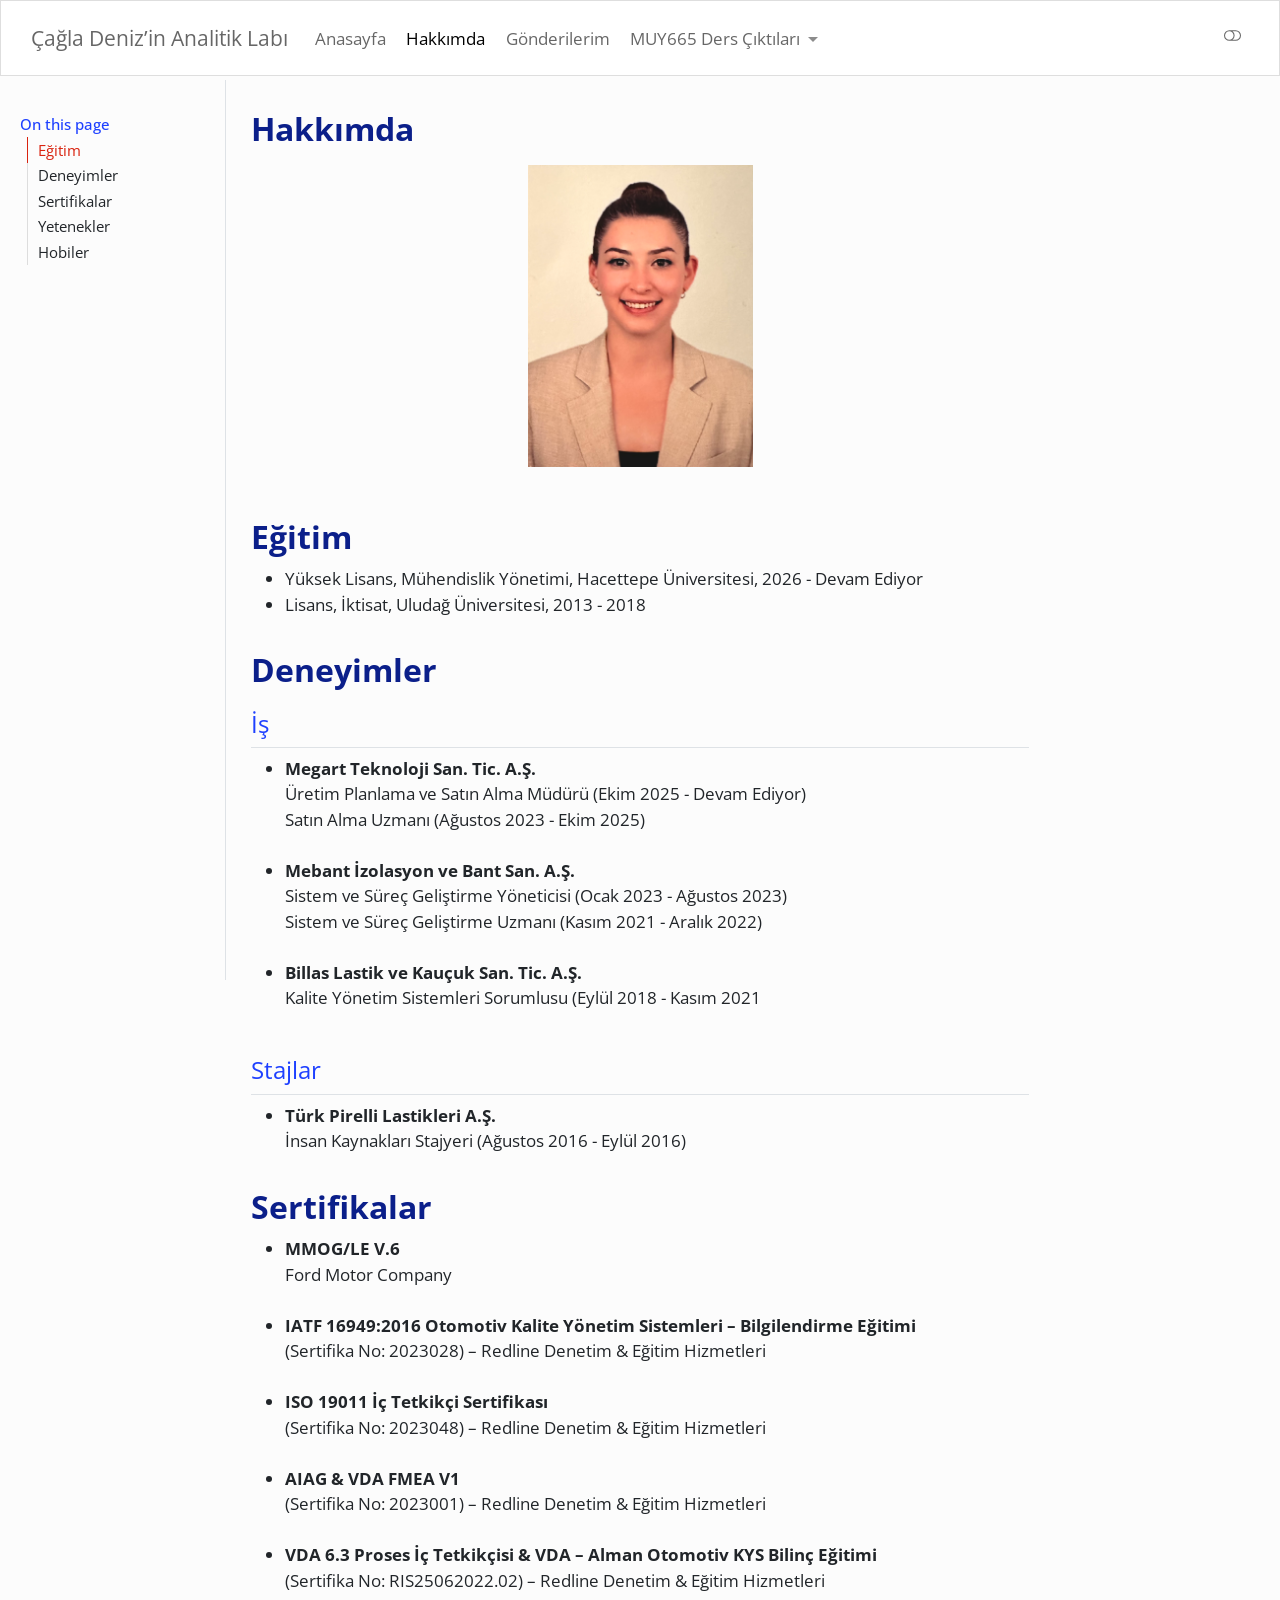
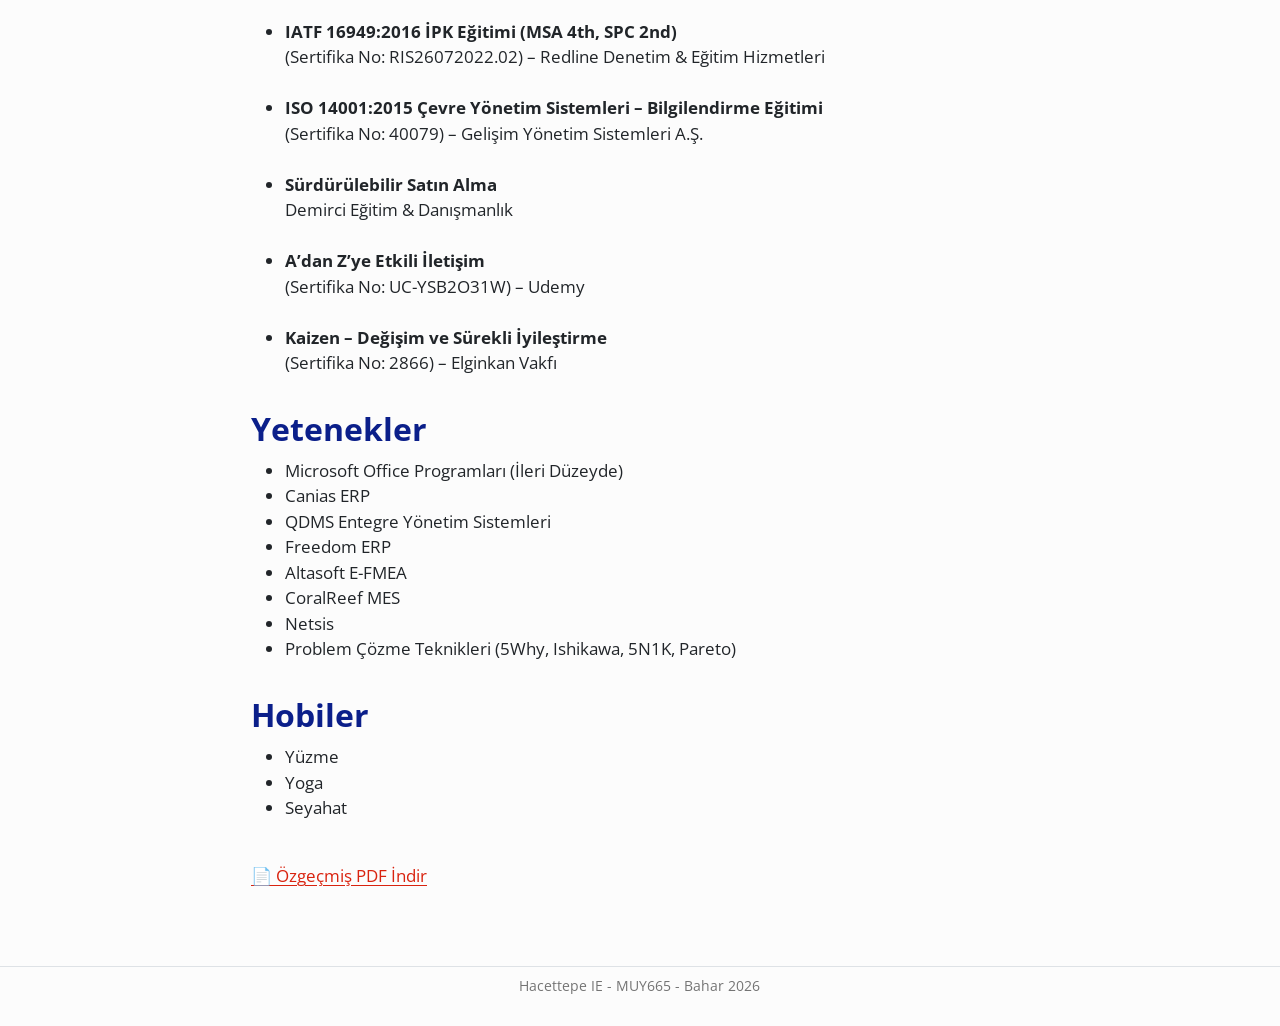
==== commit 5cdfd6a3: "Güncelleme" ====
--- a/docs/about.html
+++ b/docs/about.html
@@ -305,12 +305,12 @@
   <li><a href="#eğitim" id="toc-eğitim" class="nav-link active" data-scroll-target="#eğitim">Eğitim</a></li>
   <li><a href="#deneyimler" id="toc-deneyimler" class="nav-link" data-scroll-target="#deneyimler">Deneyimler</a>
   <ul class="collapse">
-  <li><a href="#iş-tecrübesi" id="toc-iş-tecrübesi" class="nav-link" data-scroll-target="#iş-tecrübesi">İş Tecrübesi</a></li>
+  <li><a href="#iş" id="toc-iş" class="nav-link" data-scroll-target="#iş">İş</a></li>
   <li><a href="#stajlar" id="toc-stajlar" class="nav-link" data-scroll-target="#stajlar">Stajlar</a></li>
   </ul></li>
   <li><a href="#sertifikalar" id="toc-sertifikalar" class="nav-link" data-scroll-target="#sertifikalar">Sertifikalar</a></li>
   <li><a href="#yetenekler" id="toc-yetenekler" class="nav-link" data-scroll-target="#yetenekler">Yetenekler</a></li>
-  <li><a href="#projeler" id="toc-projeler" class="nav-link" data-scroll-target="#projeler">Projeler</a></li>
+  <li><a href="#hobiler" id="toc-hobiler" class="nav-link" data-scroll-target="#hobiler">Hobiler</a></li>
   </ul>
 </nav>
 </nav>
@@ -355,8 +355,8 @@
 </section>
 <section id="deneyimler" class="level1">
 <h1>Deneyimler</h1>
-<section id="iş-tecrübesi" class="level2">
-<h2 class="anchored" data-anchor-id="iş-tecrübesi">İş Tecrübesi</h2>
+<section id="iş" class="level2">
+<h2 class="anchored" data-anchor-id="iş">İş</h2>
 <ul>
 <li><p><strong>Megart Teknoloji San. Tic. A.Ş.</strong></p>
 <p>Üretim Planlama ve Satın Alma Müdürü (Ekim 2025 - Devam Ediyor)<br>Satın Alma Uzmanı (Ağustos 2023 - Ekim 2025)</p>
@@ -414,33 +414,15 @@
 <li>Problem Çözme Teknikleri (5Why, Ishikawa, 5N1K, Pareto)</li>
 </ul>
 </section>
-<section id="projeler" class="level1">
-<h1>Projeler</h1>
-<p><strong>Canias ERP Devreye Alma Projesi</strong><br></p>
-<p><strong>Proje Yöneticisi (Ağustos 2025 - Devam Ediyor)</strong></p>
-<p><br></p>
-<p>ERP sisteminin uçtan uca devreye alınması kapsamında temel veri, kalite, satın alma ve envanter modüllerinin kurulumu ve süreç kurguları yönetildi.</p>
-<p><br></p>
-<p><em>Temel Veri Yönetimi</em><br></p>
-<p>Malzeme kartlarının hammadde, yarı mamul, bitmiş ürün, sabit kıymet, fason vb. olarak sınıflandırılmıştır. Malzemeler için minimum sipariş miktarı, termin süresi, minimum güvenlik stoğu, kalite planları vb. kritik parametreler belirlenmiştir. Konfigürasyon ve revizyon takibi için kodlama kurgusunun yapılmıştır. Fason, yarı mamül ve bitmiş ürün BOM kurgusunun oluşturulmuştur. İş merkezi, üretim / montaj operasyonlarının ve fason operasyonlar tanımlanmıştır. Oluşturulan iş merkezleri ve operasyonlar ile rota girme sürecinin kurgulanmıştır. <br></p>
-<p>📍Kazanımlar: Veri standardizasyonu sağlanarak süreçler içerisinde doğru veri kaynağı oluşturulmuştur.</p>
-<p><br></p>
-<p><em>Kalite Yönetimi</em><br></p>
-<p>Hammaddeler için kalite kontrol planları, kontrol sıklıkları oluşturulmuştur. GKK sürecinde kontrollerin EPR üzerinden yapılması kurgulanmıştır. Yarı mamul ve bitmiş ürünler için ara ve final kalite planları tanımlanmıştır. Değişiklik yönetiminin ERP’den yapılabilmesi için BPM süreci kurgulanmıştır. Uygunsuzluk kayıtları için düzeltici faaliyet süreci kurgulanmıştır.</p>
-<p>📍Kazanımlar: Kalite kayıtlarının arşivlenmesi ve kalite sürecinde izlenmebilirlik, eskalasyon sağlanmıştır.</p>
-<p><br></p>
-<p><em>Satınalma Yönetimi Modülü</em><br></p>
-<p>Talep , teklif, sipariş kurgusunun oluşturulmuştur. Fason siparişler ile fason izlenebilirliği sağlanmıştır.<br></p>
-<p>📍Kazanımlar: Tedarikçi performans değerlendirme süreci için zamanında teslimat performası ve kalite performansı otomatik hesaplanabilmektedir. Fason süreçlerde izlenebilirllik sağlanmıştır.</p>
-<p><br></p>
-<p><em>Envanter Yönetimi Modülü</em><br></p>
-<p>Depo ve stok lokasyon yapısı oluşturulmuştır. Proje bazlı stok tutma senaryosundan malzeme bazlı stok tutma ve rezervasyon sistemine geçilmiştir. Raf ömürlü malzemelerde raf ömrü ERP’ye entegre edilmiştir. Güvenlik stoğu kontrolleri kurgusu yapılmıştır.</p>
-<p>📍Kazanımlar: Stok doğruluğu artırıldı ve stok yönetimi optimize edilmiştir.</p>
+<section id="hobiler" class="level1">
+<h1>Hobiler</h1>
+<ul>
+<li><p>Yüzme</p></li>
+<li><p>Yoga</p></li>
+<li><p>Seyahat</p></li>
+</ul>
 <p><br></p>
 <p><a href="CDY_Ozgecmis.pdf">📄 Özgeçmiş PDF İndir</a></p>
-<h2 style="color:darkgreen;" class="anchored" data-anchor-id="projeler">
-<p>Başlık</p>
-</h2>
 
 
 </section>
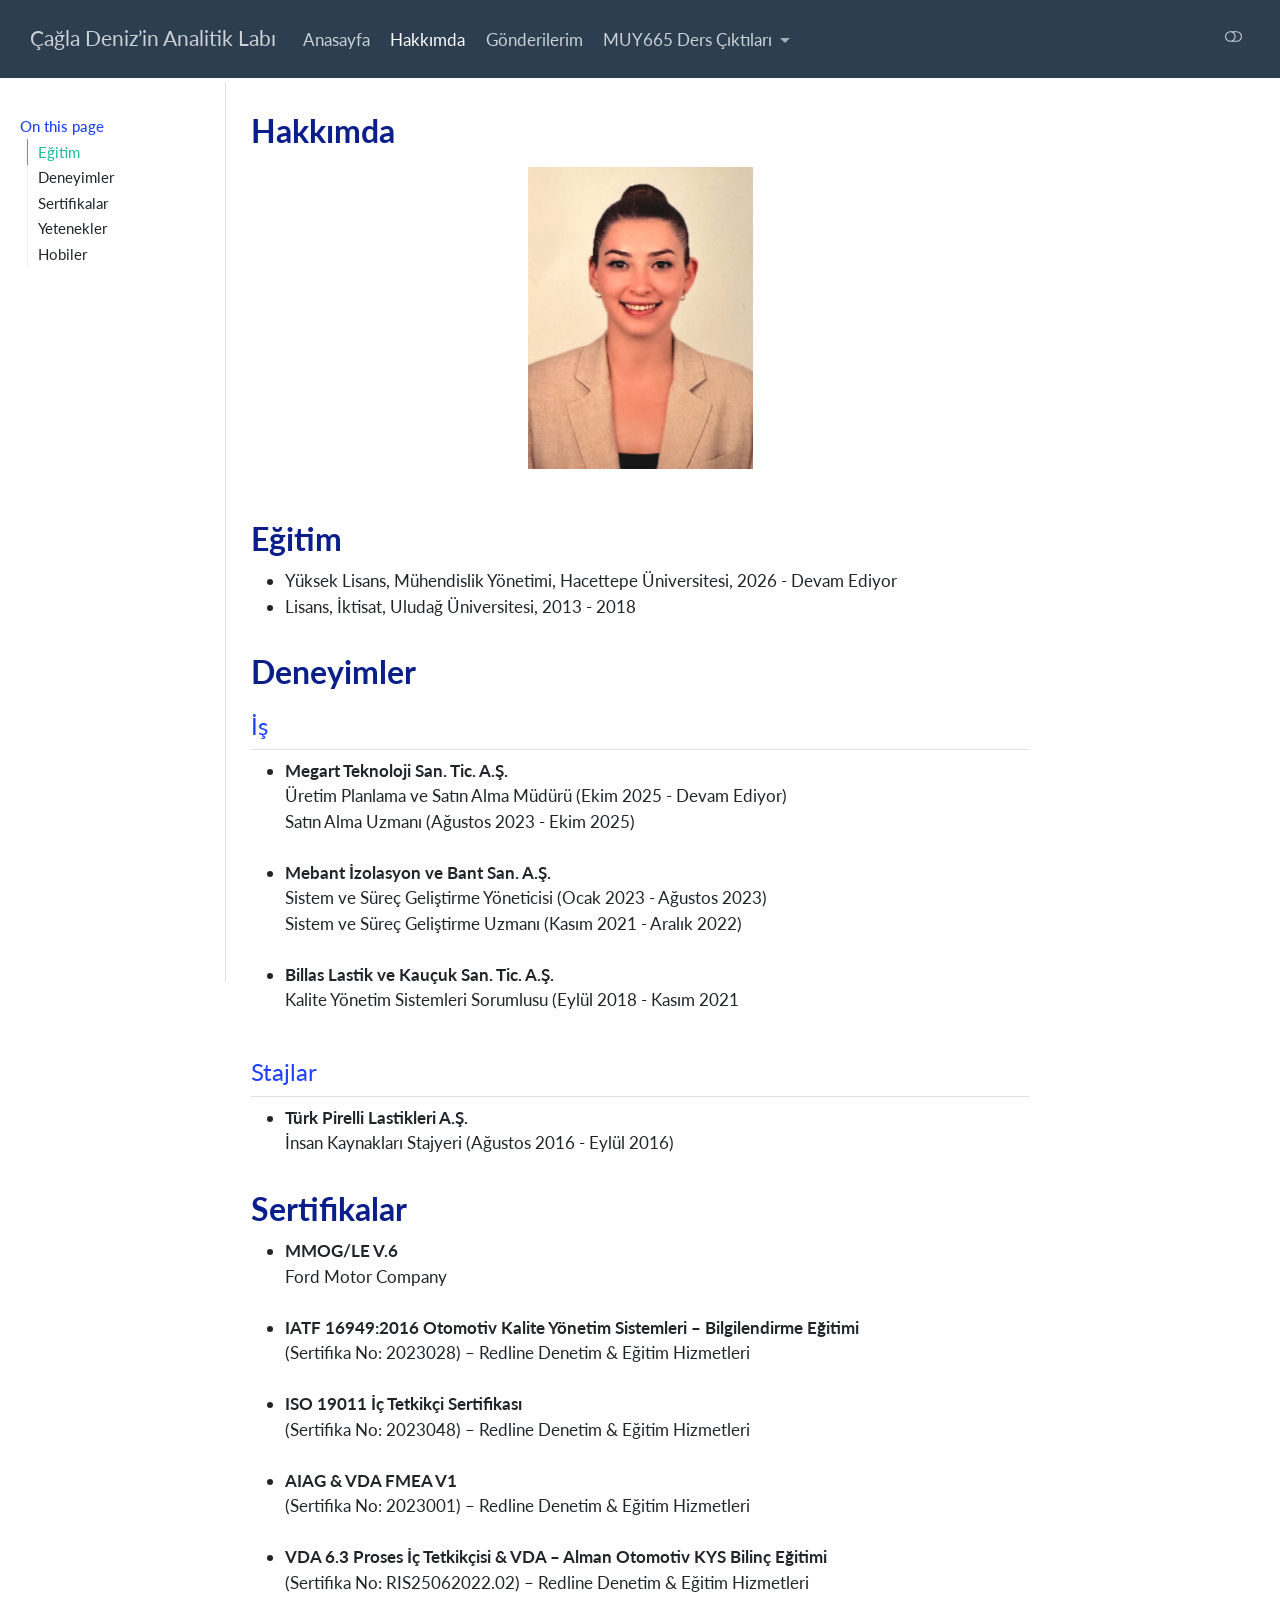
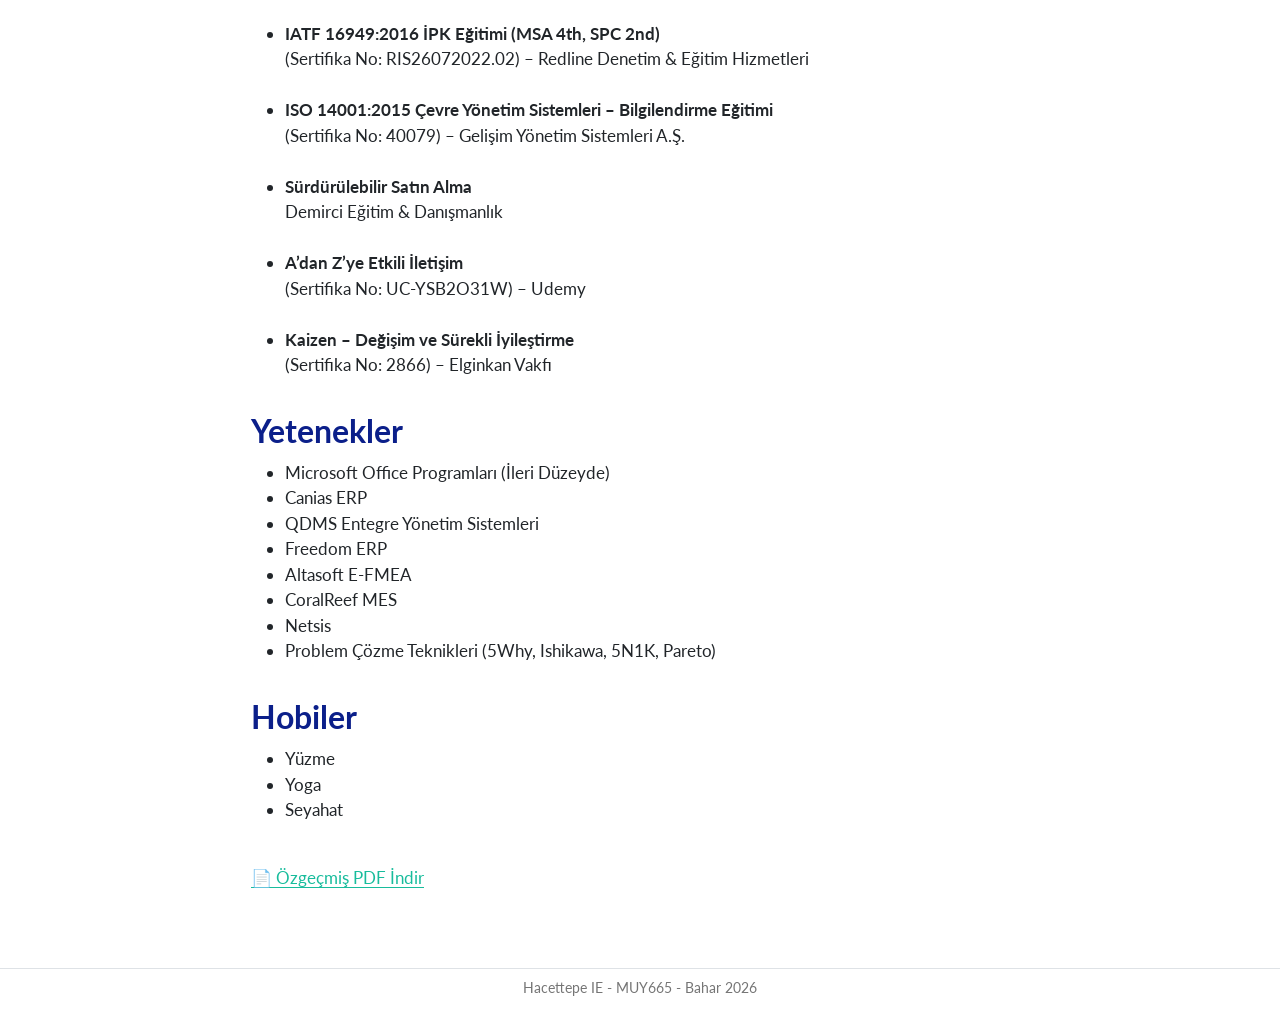
==== commit 4433217f: "Tema değiştirildi" ====
--- a/docs/about.html
+++ b/docs/about.html
@@ -42,9 +42,9 @@
 <link href="site_libs/quarto-html/quarto-syntax-highlighting-ed96de9b727972fe78a7b5d16c58bf87.css" rel="stylesheet" class="quarto-color-scheme-extra" id="quarto-text-highlighting-styles">
 <script src="site_libs/bootstrap/bootstrap.min.js"></script>
 <link href="site_libs/bootstrap/bootstrap-icons.css" rel="stylesheet">
-<link href="site_libs/bootstrap/bootstrap-dc61dccf6db8fd9416e1204158b08c6a.min.css" rel="stylesheet" append-hash="true" class="quarto-color-scheme" id="quarto-bootstrap" data-mode="light">
-<link href="site_libs/bootstrap/bootstrap-dark-521981a8940135a76b4a303cca0f53aa.min.css" rel="stylesheet" append-hash="true" class="quarto-color-scheme quarto-color-alternate" id="quarto-bootstrap" data-mode="dark">
-<link href="site_libs/bootstrap/bootstrap-dc61dccf6db8fd9416e1204158b08c6a.min.css" rel="stylesheet" append-hash="true" class="quarto-color-scheme-extra" id="quarto-bootstrap" data-mode="light">
+<link href="site_libs/bootstrap/bootstrap-14d69860e42394bc8f238ef95fc5195d.min.css" rel="stylesheet" append-hash="true" class="quarto-color-scheme" id="quarto-bootstrap" data-mode="light">
+<link href="site_libs/bootstrap/bootstrap-dark-1d40ab3de2e22f651de4f1058cc38141.min.css" rel="stylesheet" append-hash="true" class="quarto-color-scheme quarto-color-alternate" id="quarto-bootstrap" data-mode="dark">
+<link href="site_libs/bootstrap/bootstrap-14d69860e42394bc8f238ef95fc5195d.min.css" rel="stylesheet" append-hash="true" class="quarto-color-scheme-extra" id="quarto-bootstrap" data-mode="light">
 <script id="quarto-search-options" type="application/json">{
   "location": "navbar",
   "copy-button": false,
@@ -422,7 +422,7 @@
 <li><p>Seyahat</p></li>
 </ul>
 <p><br></p>
-<p><a href="CDY_Ozgecmis.pdf">📄 Özgeçmiş PDF İndir</a></p>
+<p><a href="Ozgecmis_CaglaDenizYigin.pdf">📄 Özgeçmiş PDF İndir</a></p>
 
 
 </section>
--- a/docs/styles.css
+++ b/docs/styles.css
@@ -17,4 +17,12 @@
 p {
   margin-top: 0;
   margin-bottom: 0;
+}
+
+h3 {
+  font-size: 18px;
+  color: #1e40ff;
+  margin-top: 20px;
+  margin-bottom: 8px;
+  font-weight: normal;
 }
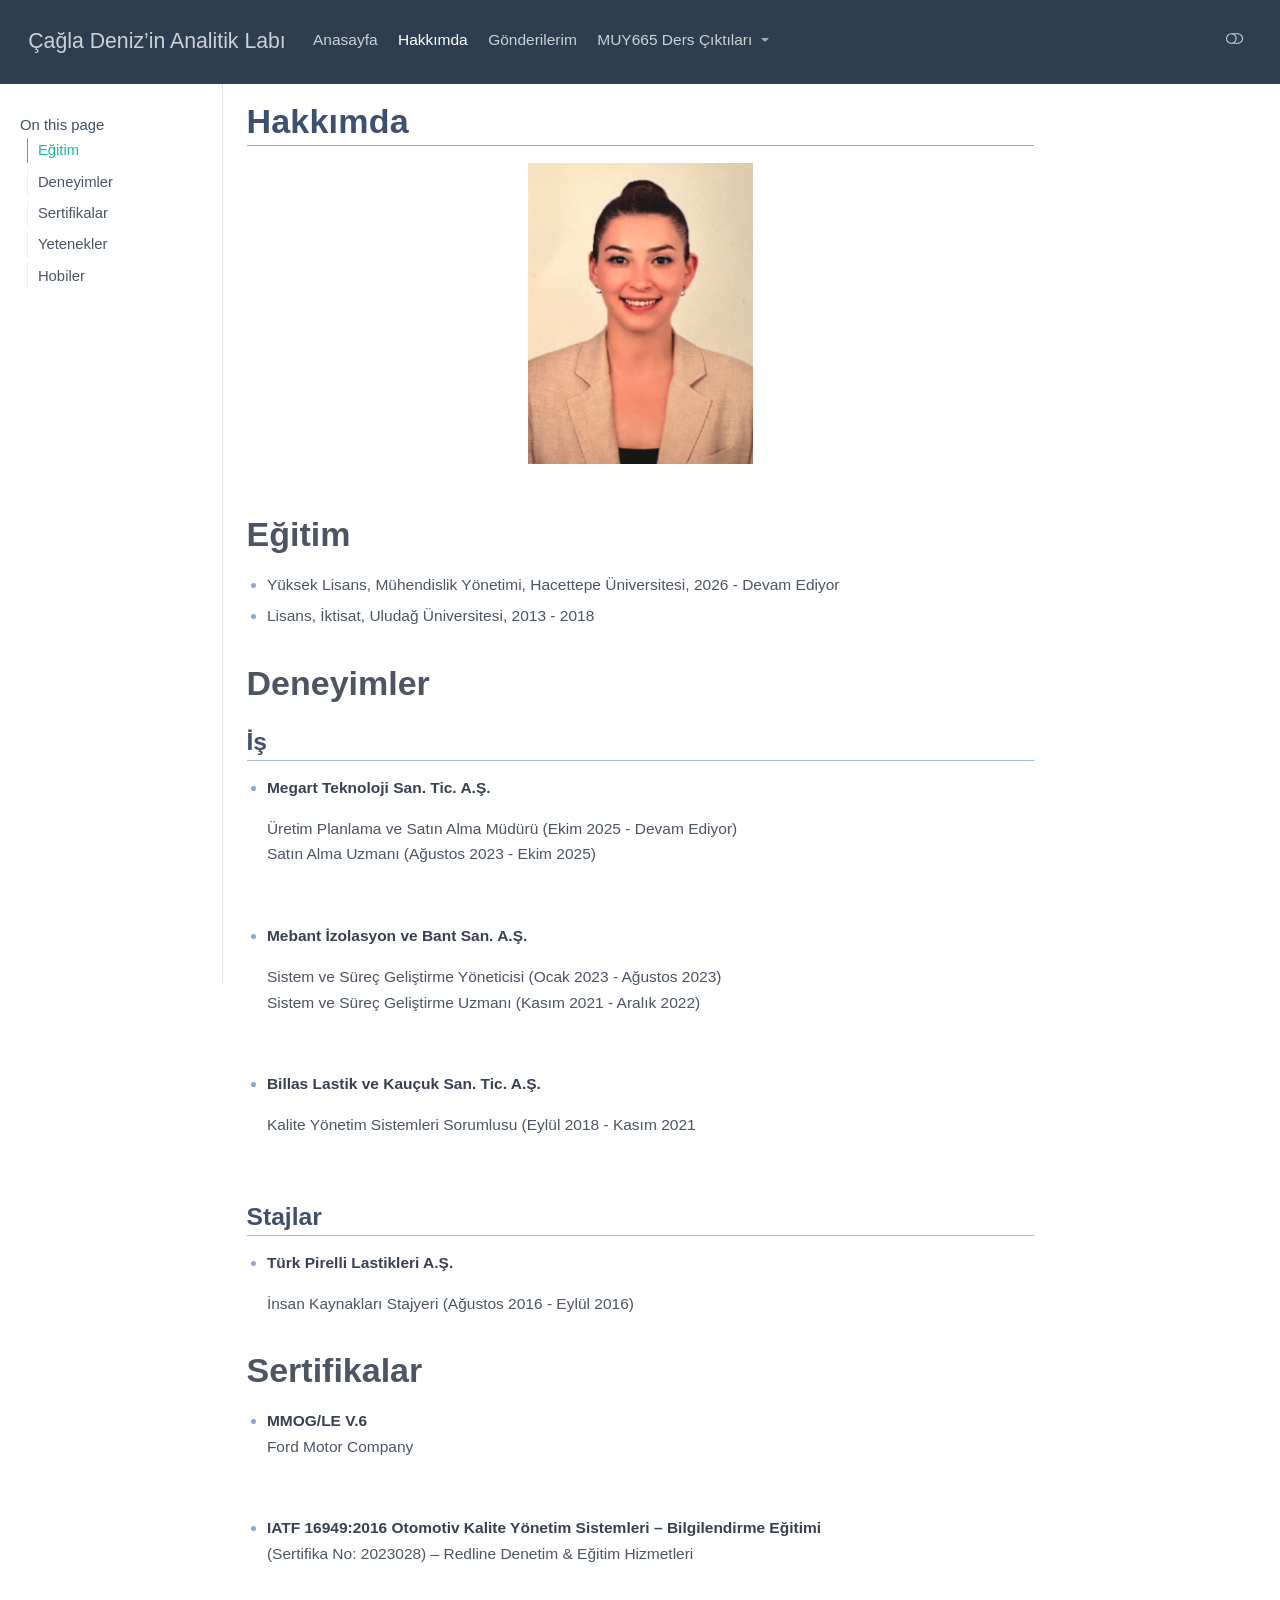
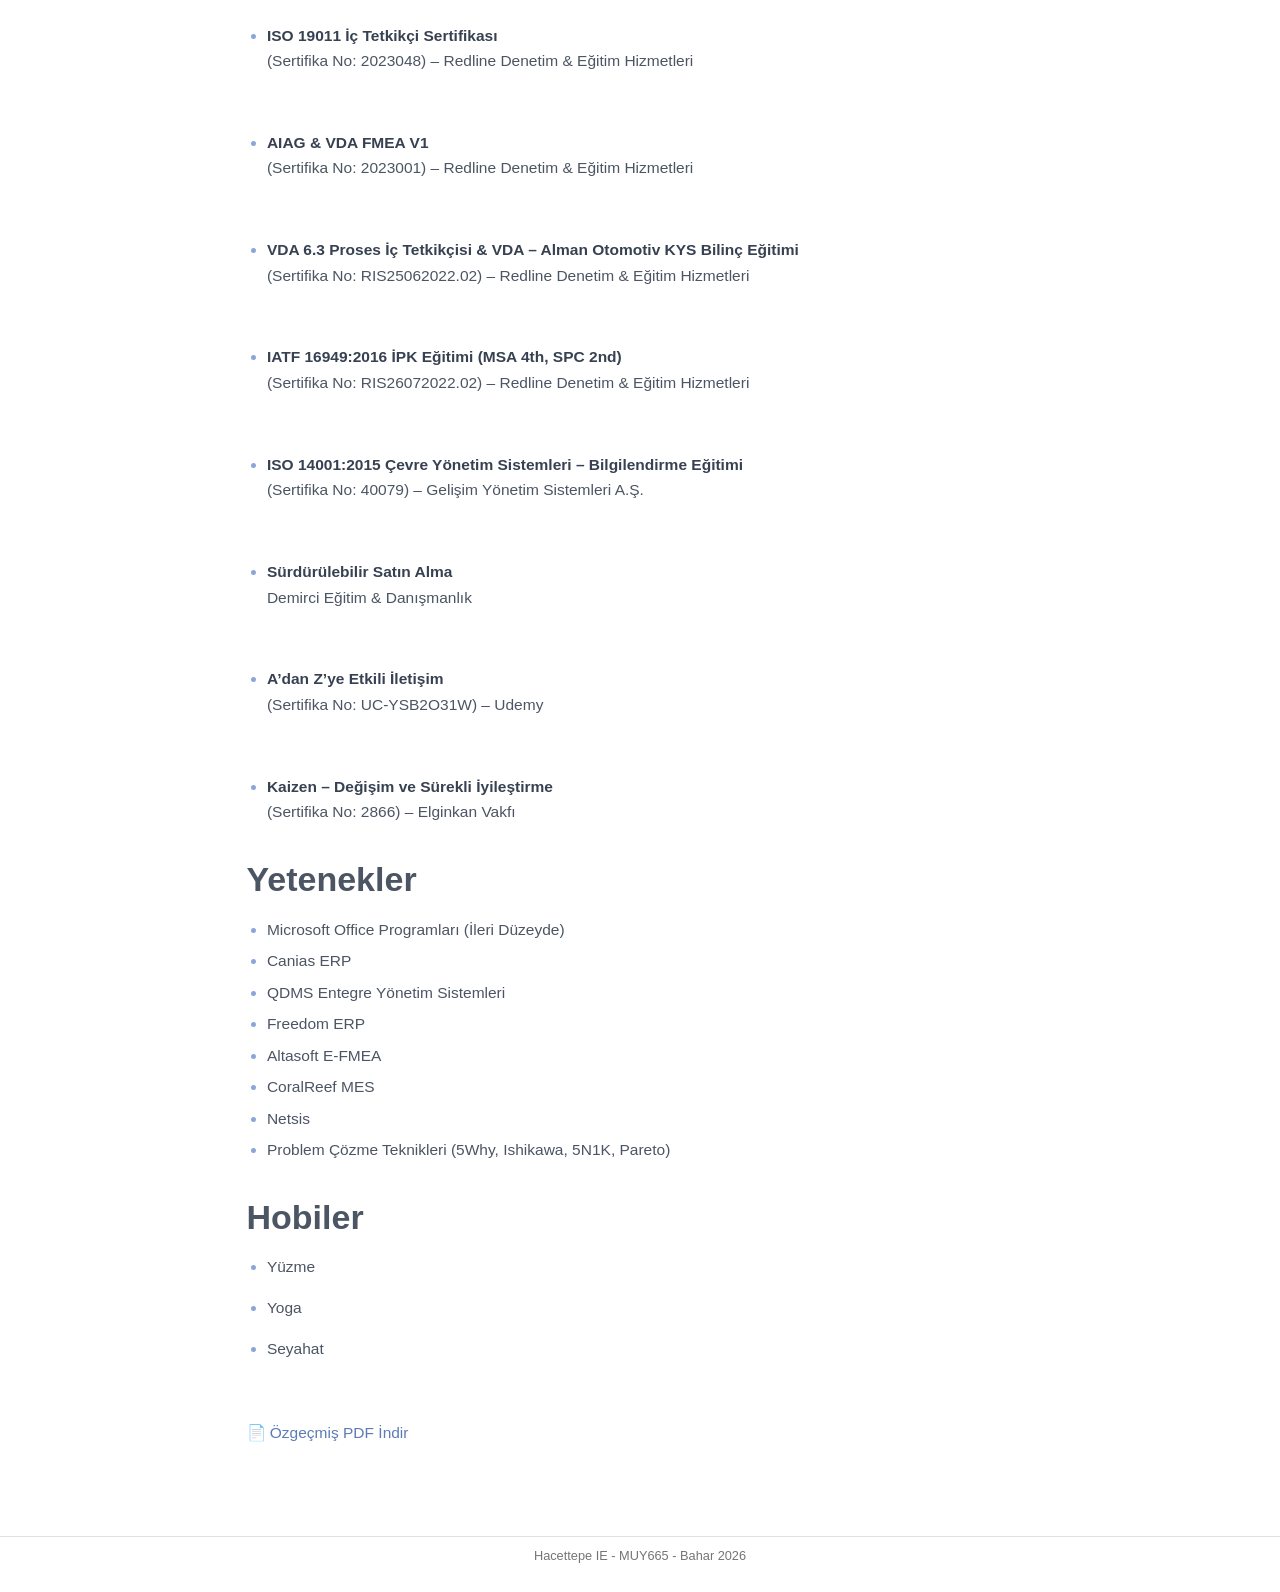
==== commit da46f16b: "Proje güncelleme" ====
--- a/docs/about.html
+++ b/docs/about.html
@@ -43,7 +43,7 @@
 <script src="site_libs/bootstrap/bootstrap.min.js"></script>
 <link href="site_libs/bootstrap/bootstrap-icons.css" rel="stylesheet">
 <link href="site_libs/bootstrap/bootstrap-14d69860e42394bc8f238ef95fc5195d.min.css" rel="stylesheet" append-hash="true" class="quarto-color-scheme" id="quarto-bootstrap" data-mode="light">
-<link href="site_libs/bootstrap/bootstrap-dark-1d40ab3de2e22f651de4f1058cc38141.min.css" rel="stylesheet" append-hash="true" class="quarto-color-scheme quarto-color-alternate" id="quarto-bootstrap" data-mode="dark">
+<link href="site_libs/bootstrap/bootstrap-dark-609f5dc3e2a6a2472745a6fdfed93b66.min.css" rel="stylesheet" append-hash="true" class="quarto-color-scheme quarto-color-alternate" id="quarto-bootstrap" data-mode="dark">
 <link href="site_libs/bootstrap/bootstrap-14d69860e42394bc8f238ef95fc5195d.min.css" rel="stylesheet" append-hash="true" class="quarto-color-scheme-extra" id="quarto-bootstrap" data-mode="light">
 <script id="quarto-search-options" type="application/json">{
   "location": "navbar",
--- a/docs/styles.css
+++ b/docs/styles.css
@@ -1,28 +1,228 @@
-/* css styles */
-h1 {
-  font-size: 32px;
-  color: #0b1f8a;   /* koyu mavi */
-  font-weight: bold;
-  margin-bottom: 10px;
-}
-
+body {
+  font-family: "Segoe UI", Arial, sans-serif;
+  color: #4b5563;
+  line-height: 1.65;
+  font-size: 15.5px;
+  background-color: #ffffff;
+}
+
+/* Quarto varsayılan ayırıcıları kapat */
+.quarto-title-block,
+#title-block-header {
+  border-bottom: none !important;
+  box-shadow: none !important;
+}
+
+.quarto-title-block .quarto-title-banner,
+.quarto-title-block .quarto-title-meta,
+#title-block-header .quarto-title-meta {
+  display: none !important;
+}
+
+#title-block-header::after,
+.quarto-title-block::after {
+  display: none !important;
+  content: none !important;
+}
+
+/* Sayfa başlığı */
+#title-block-header {
+  margin-top: 0 !important;
+  margin-bottom: 1rem !important;
+  padding-top: 0 !important;
+  padding-bottom: 0 !important;
+}
+
+#title-block-header h1.title {
+  color: #3f4f6f;
+  font-weight: 600;
+  font-size: 2rem;
+  margin-top: 0 !important;
+  margin-bottom: 0.35rem !important;
+  padding-bottom: 0.2rem;
+  border-bottom: 1px solid #8aa6d8;
+  letter-spacing: 0.2px;
+}
+
+/* İçerik alanı */
+main.content {
+  padding-top: 0.2rem !important;
+  max-width: 1150px;
+}
+
+/* Üst rol satırı */
+.role-line {
+  color: #6b7a90;
+  font-size: 1.05rem;
+  font-style: italic;
+  margin-top: -0.2rem;
+  margin-bottom: 1rem;
+}
+
+/* Giriş kutusu */
+.intro-block {
+  border-left: 4px solid #d7e2f5;
+  padding-left: 1rem;
+  margin-bottom: 1.2rem;
+}
+
+/* Butonlar */
+.action-links {
+  display: flex;
+  gap: 0.8rem;
+  flex-wrap: wrap;
+  margin-top: 0.8rem;
+  margin-bottom: 1.6rem;
+}
+
+.action-button {
+  display: inline-block;
+  padding: 0.55rem 1rem;
+  background-color: #5d7bb5;
+  color: #ffffff !important;
+  border-radius: 8px;
+  font-size: 0.95rem;
+  font-weight: 600;
+  text-decoration: none;
+  transition: 0.2s ease;
+}
+
+.action-button:hover {
+  background-color: #3f4f6f;
+  text-decoration: none;
+}
+
+.action-button.secondary {
+  background-color: #eef3fb;
+  color: #3f4f6f !important;
+  border: 1px solid #d7e2f5;
+}
+
+.action-button.secondary:hover {
+  background-color: #dde8f8;
+}
+
+/* Bölüm başlıkları */
 h2 {
-  font-size: 24px;
-  color: #1e40ff;
-  margin-top: 20px;
-  margin-bottom: 8px;
-  font-weight: normal;
-}
-/* PARAGRAF BOŞLUKLARINI KALDIR */
+  color: #3f4f6f;
+  font-weight: 600;
+  font-size: 1.45rem;
+  margin-top: 1.4rem;
+  margin-bottom: 0.8rem;
+  padding-bottom: 0.2rem;
+  border-bottom: 1px solid #a7bce3;
+}
+
+h3 {
+  color: #5d7bb5;
+  font-weight: 600;
+  font-size: 1.05rem;
+  margin-top: 1.2rem;
+  margin-bottom: 0.45rem;
+}
+
 p {
+  margin-bottom: 0.9rem;
+}
+
+ul {
+  padding-left: 1.2rem;
+  margin-bottom: 1rem;
+}
+
+li {
+  margin-bottom: 0.35rem;
+}
+
+ul li::marker {
+  color: #8aa6d8;
+}
+
+strong {
+  color: #374151;
+  font-weight: 600;
+}
+
+a {
+  color: #5d7bb5;
+  text-decoration: none;
+}
+
+a:hover {
+  color: #3f4f6f;
+  text-decoration: underline;
+}
+
+hr {
+  display: none !important;
+}
+
+/* İki sütun */
+.columns-layout {
+  display: grid;
+  grid-template-columns: 0.95fr 1.55fr;
+  gap: 2.5rem;
+  align-items: start;
+  margin-top: 1rem;
+}
+
+/* Sol sütun kutuları */
+.left-column .section-box {
+  background: #f8fafc;
+  border: 1px solid #e5edf8;
+  border-radius: 10px;
+  padding: 1rem 1.1rem;
+  margin-bottom: 1rem;
+}
+
+.left-column .section-box h2 {
   margin-top: 0;
-  margin-bottom: 0;
-}
-
-h3 {
-  font-size: 18px;
-  color: #1e40ff;
-  margin-top: 20px;
-  margin-bottom: 8px;
-  font-weight: normal;
+}
+
+/* Sağ sütun blokları */
+.right-column .entry-block {
+  margin-bottom: 1.15rem;
+}
+
+.entry-title {
+  color: #374151;
+  font-weight: 600;
+  font-size: 1rem;
+  margin-bottom: 0.1rem;
+}
+
+.entry-subtitle {
+  color: #6b7280;
+  font-size: 0.96rem;
+  margin-bottom: 0.1rem;
+}
+
+.entry-date {
+  color: #8b95a7;
+  font-size: 0.9rem;
+  margin-bottom: 0.35rem;
+}
+
+/* Mobil */
+@media (max-width: 900px) {
+  body {
+    font-size: 15px;
+  }
+
+  #title-block-header h1.title {
+    font-size: 1.75rem;
+  }
+
+  h2 {
+    font-size: 1.3rem;
+  }
+
+  .role-line {
+    font-size: 1rem;
+  }
+
+  .columns-layout {
+    grid-template-columns: 1fr;
+    gap: 1rem;
+  }
 }
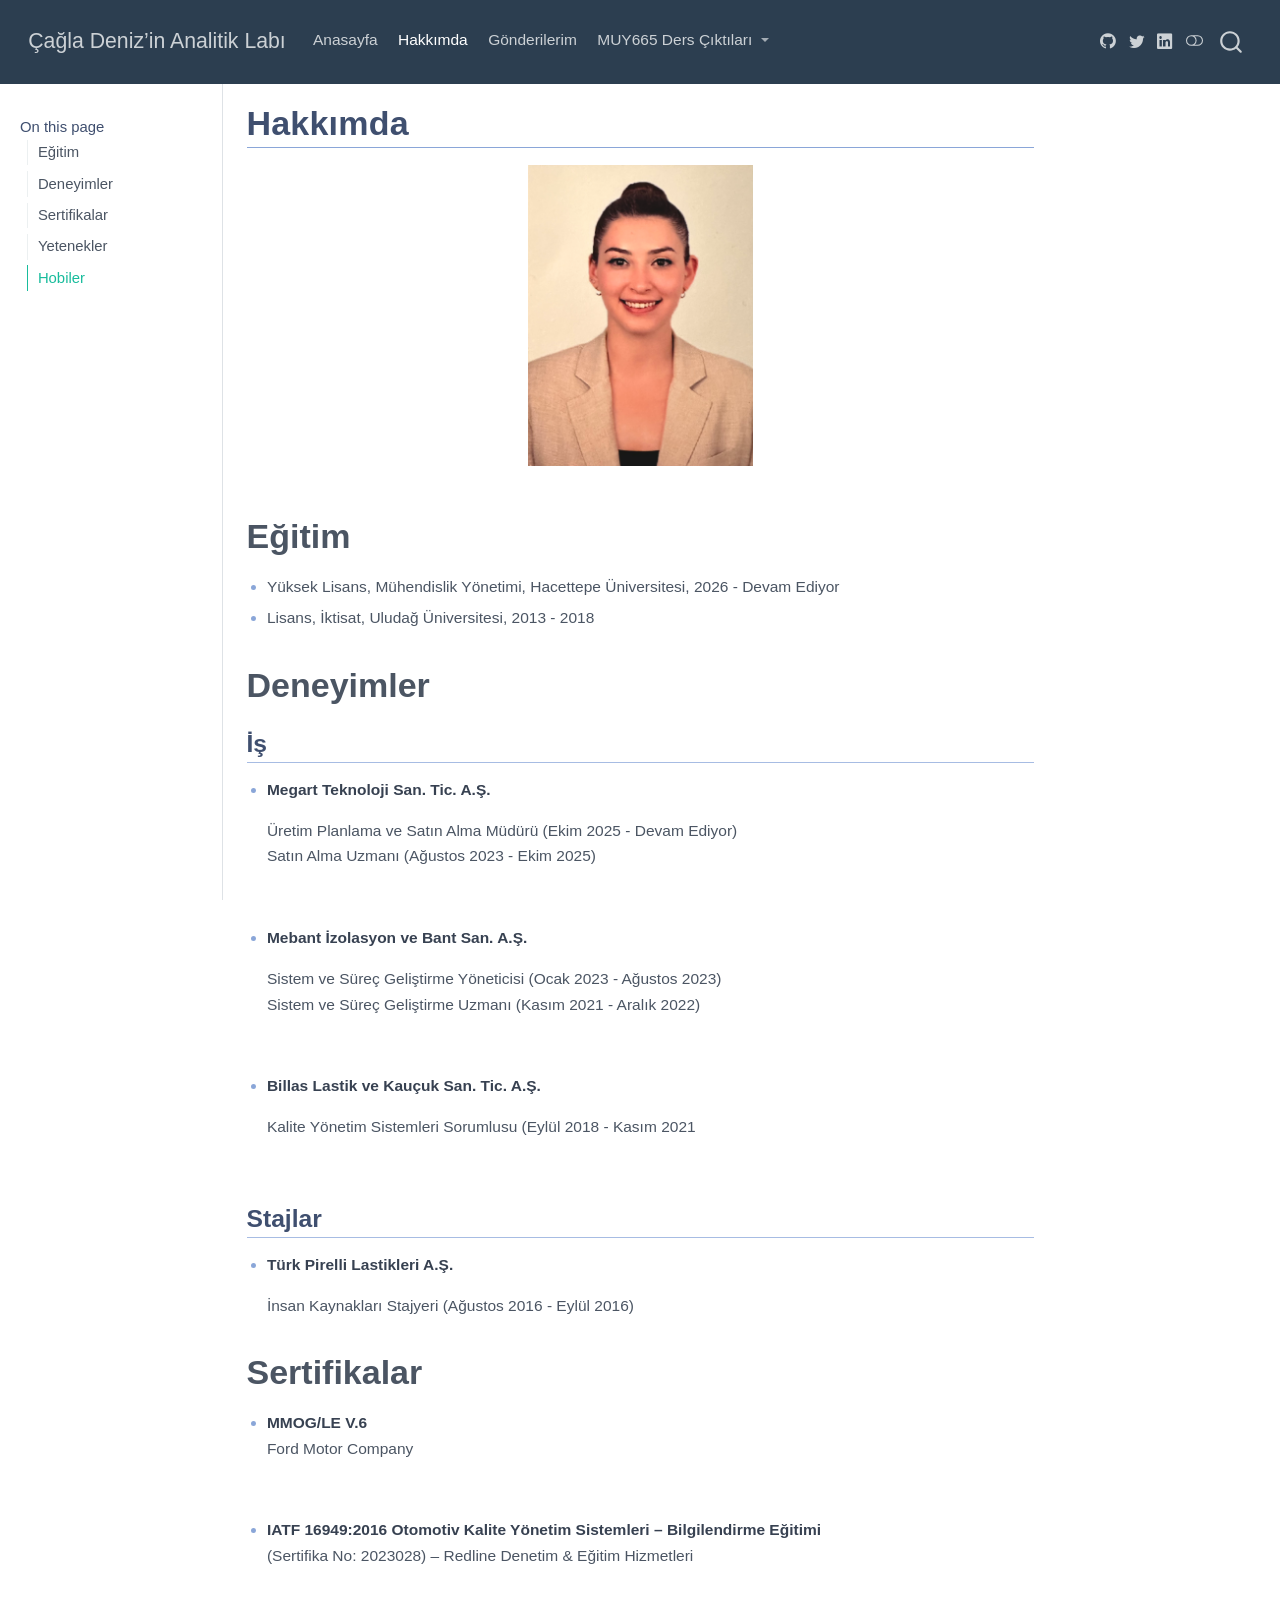
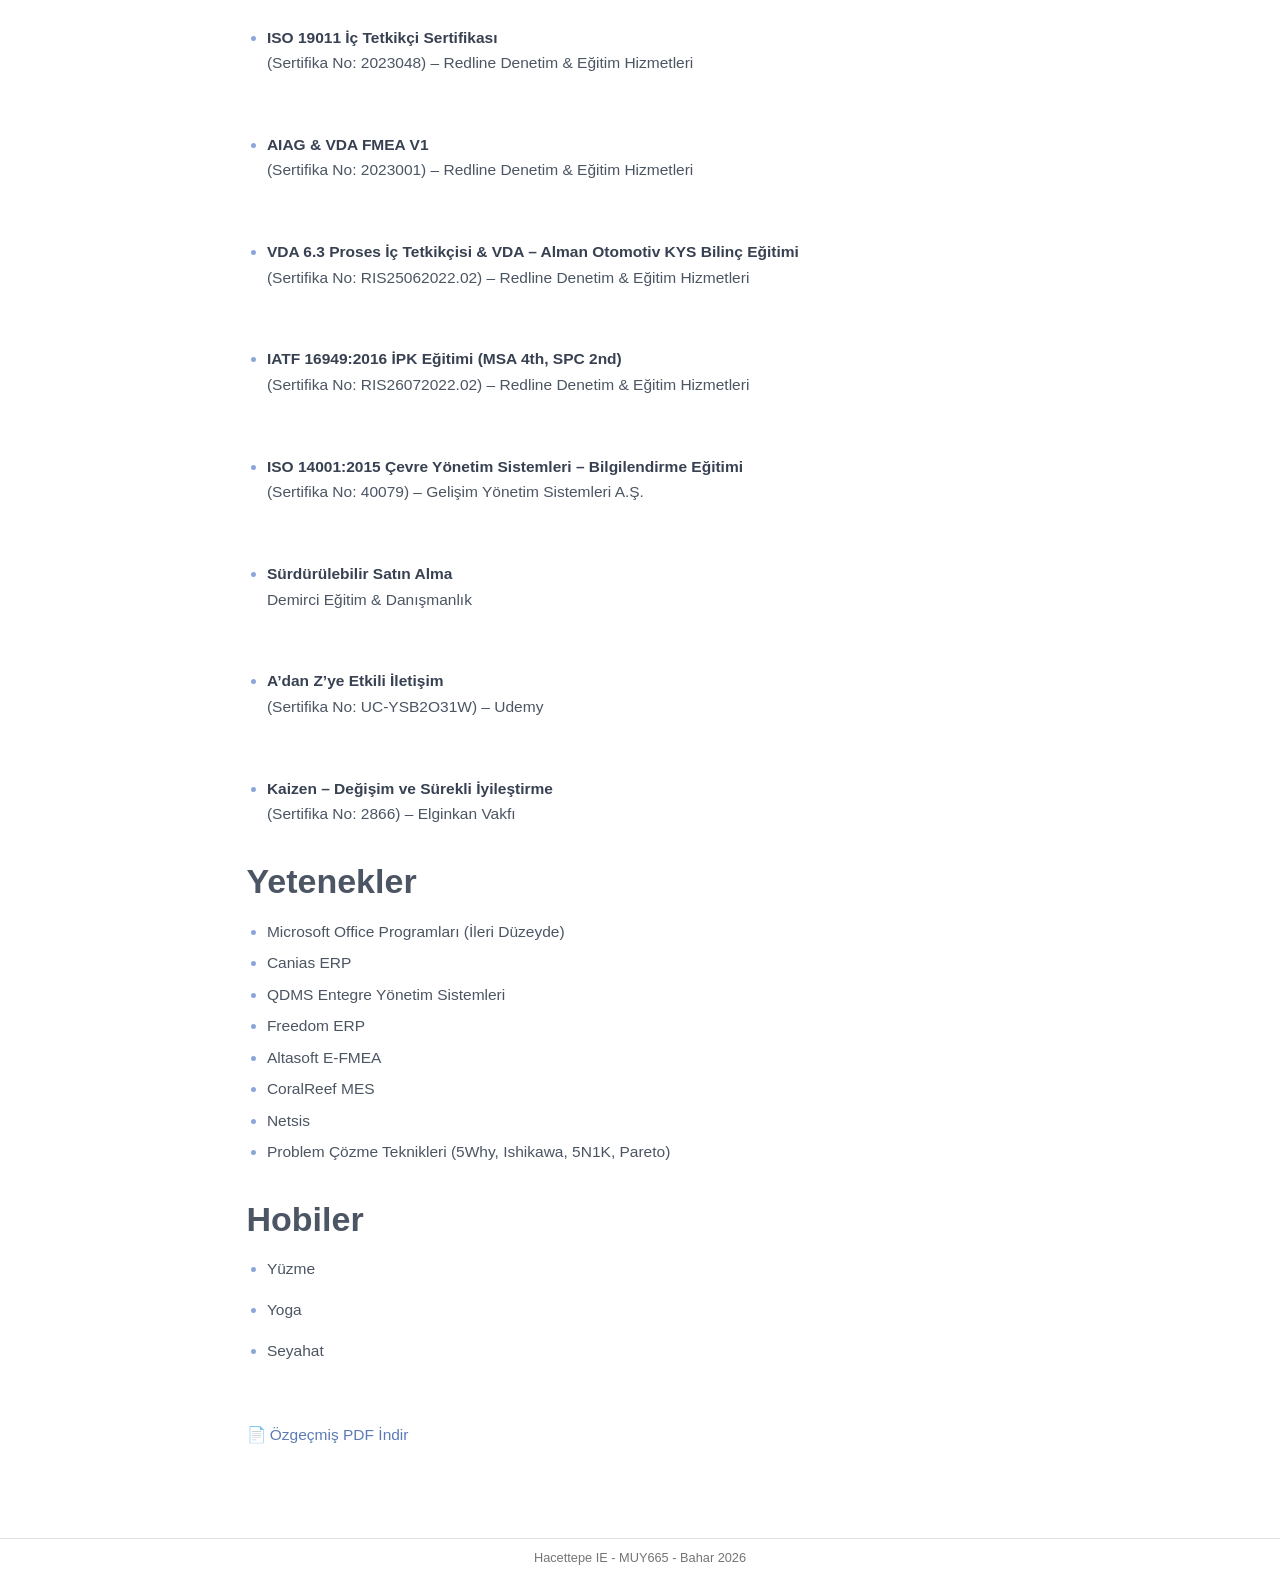
==== commit be9a721b: "Güncelleme" ====
--- a/docs/about.html
+++ b/docs/about.html
@@ -278,7 +278,7 @@
  <span class="dropdown-text">Ödevler</span></a>
   </li>  
         <li>
-    <a class="dropdown-item" href="./project.qmd">
+    <a class="dropdown-item" href="./proje.html">
  <span class="dropdown-text">Proje</span></a>
   </li>  
     </ul>
